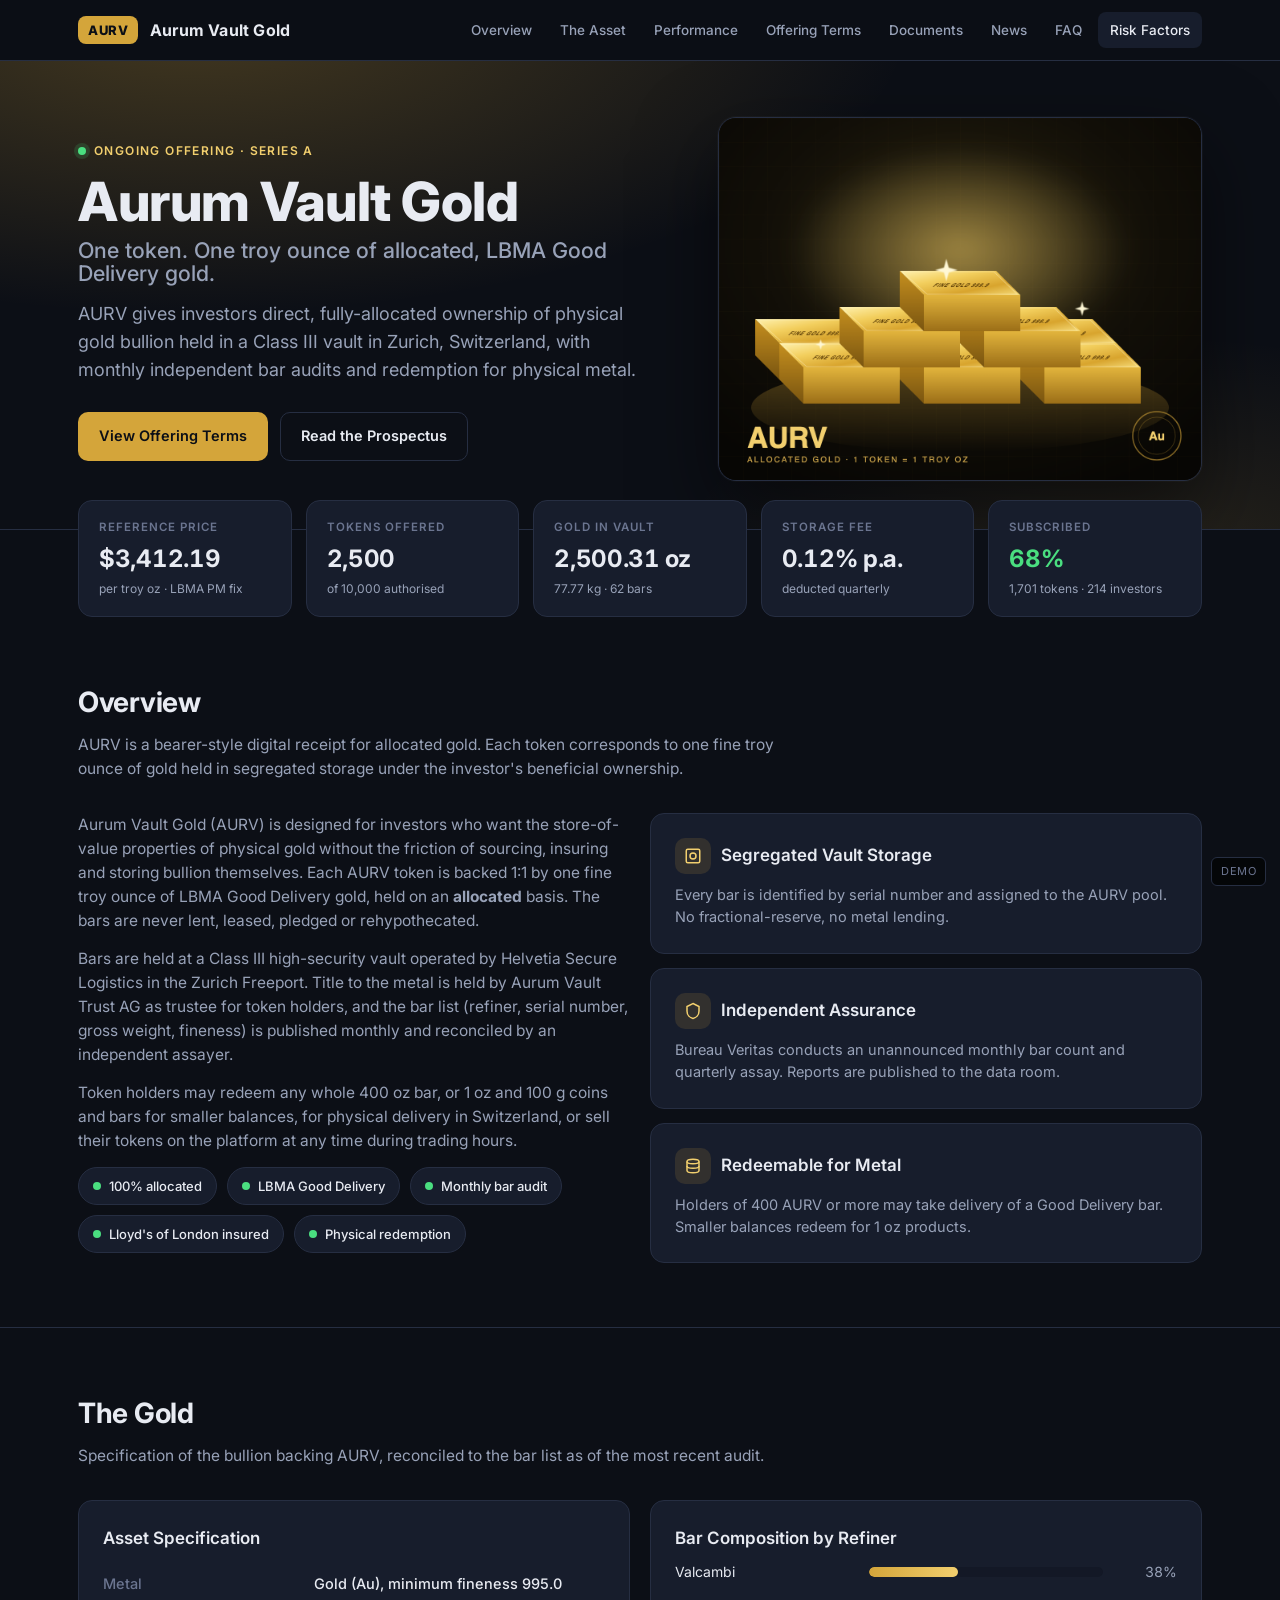
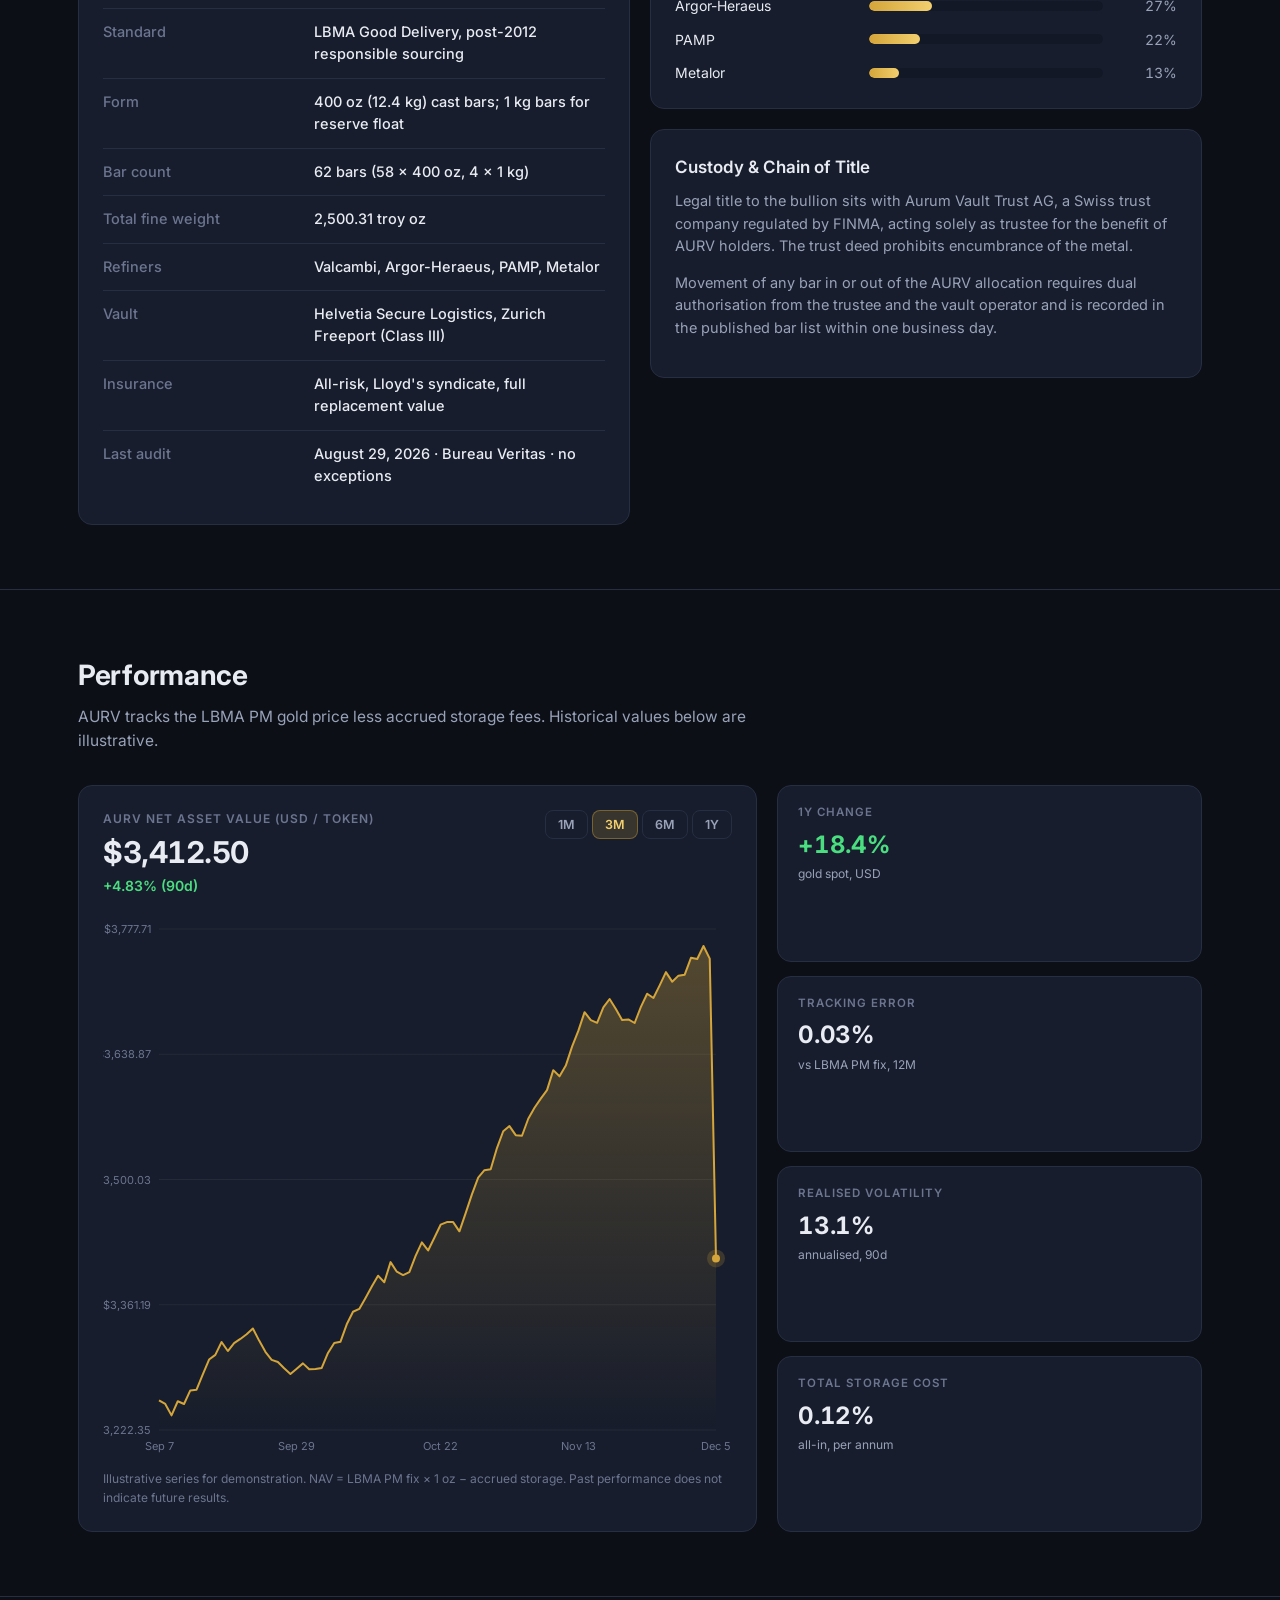
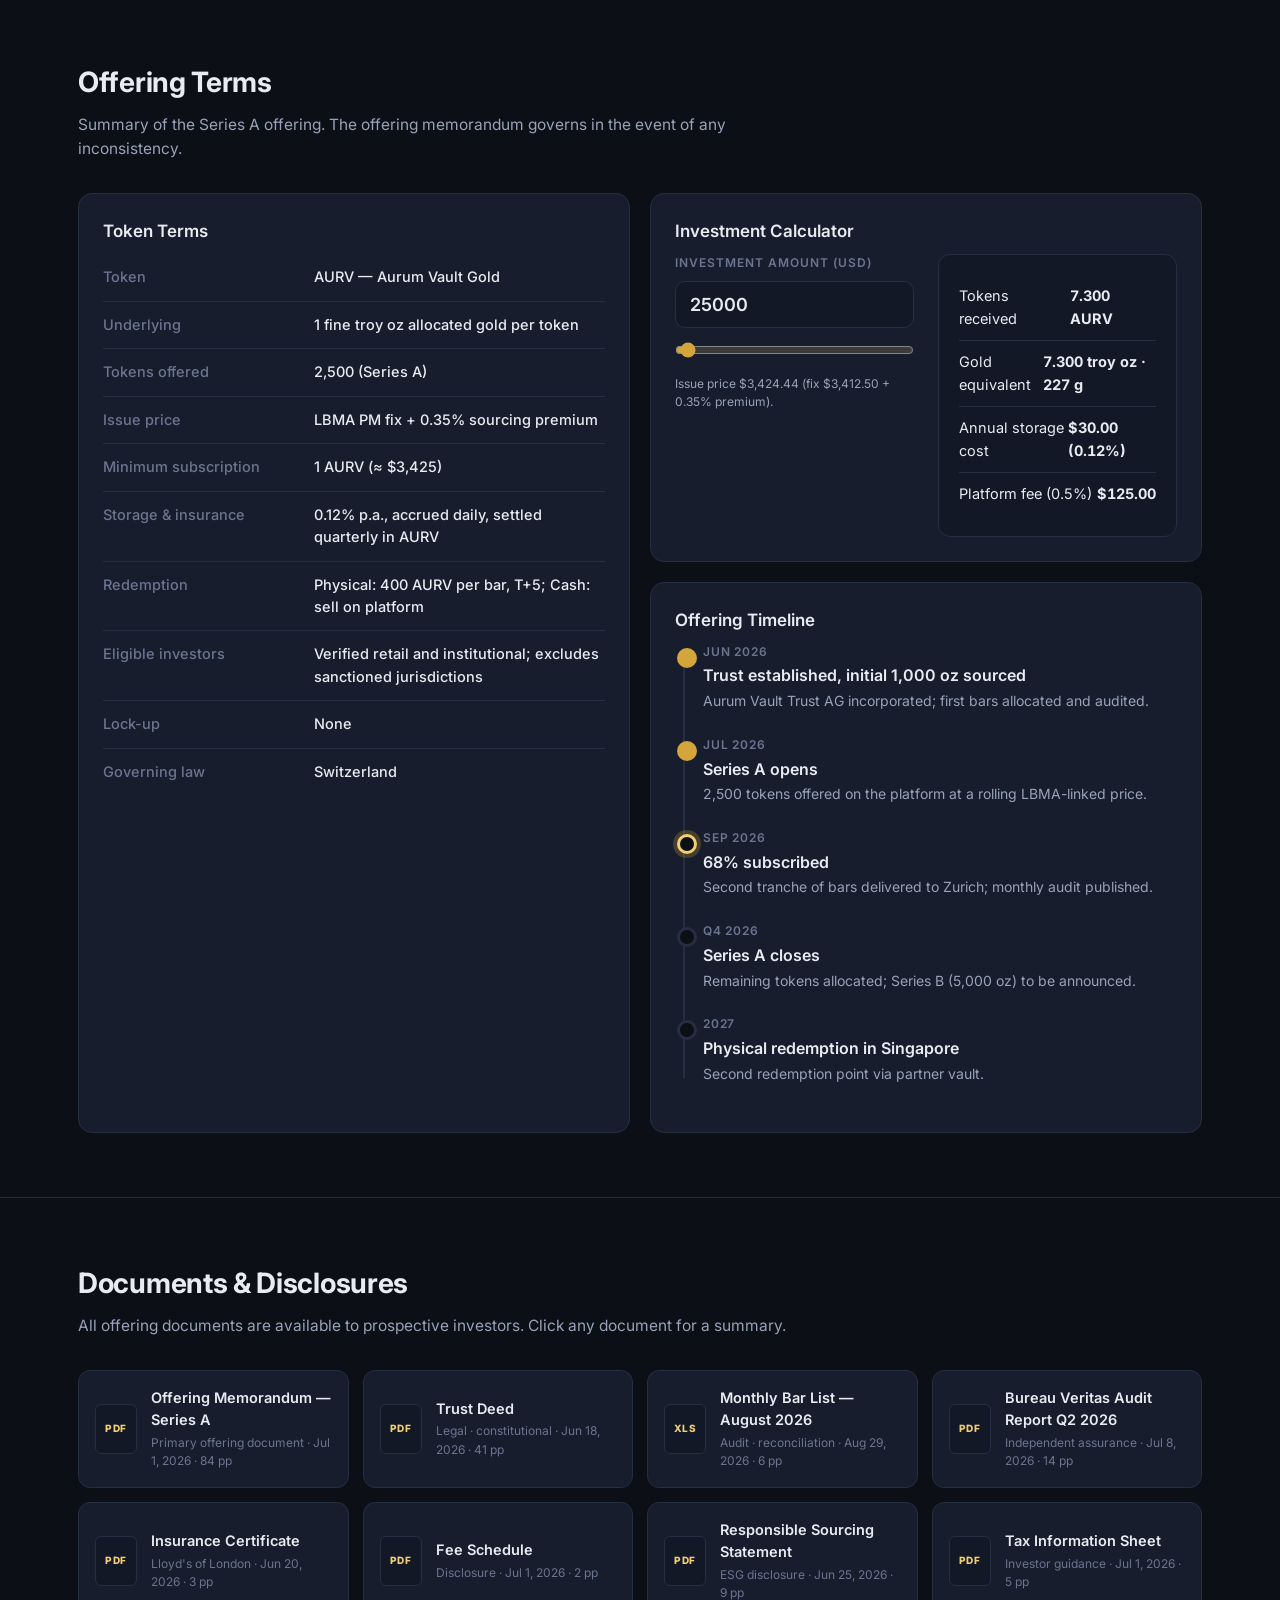
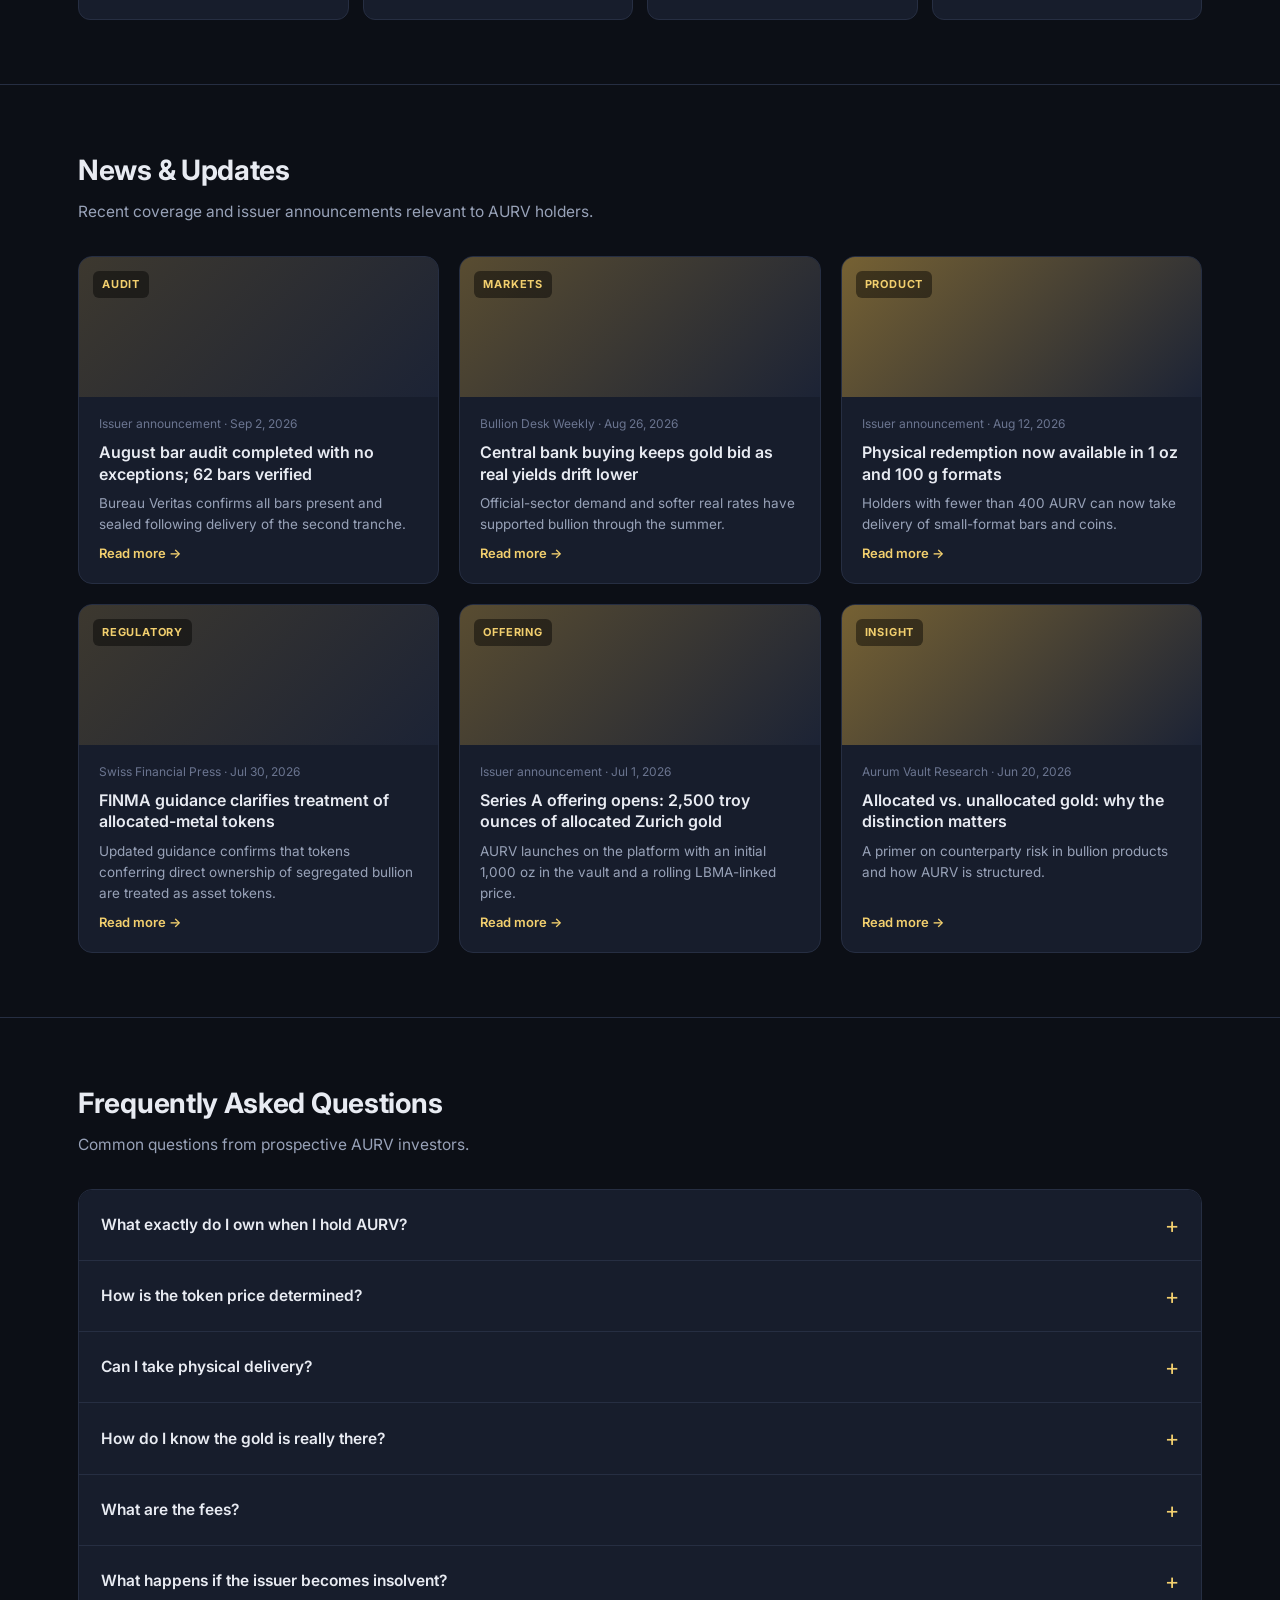
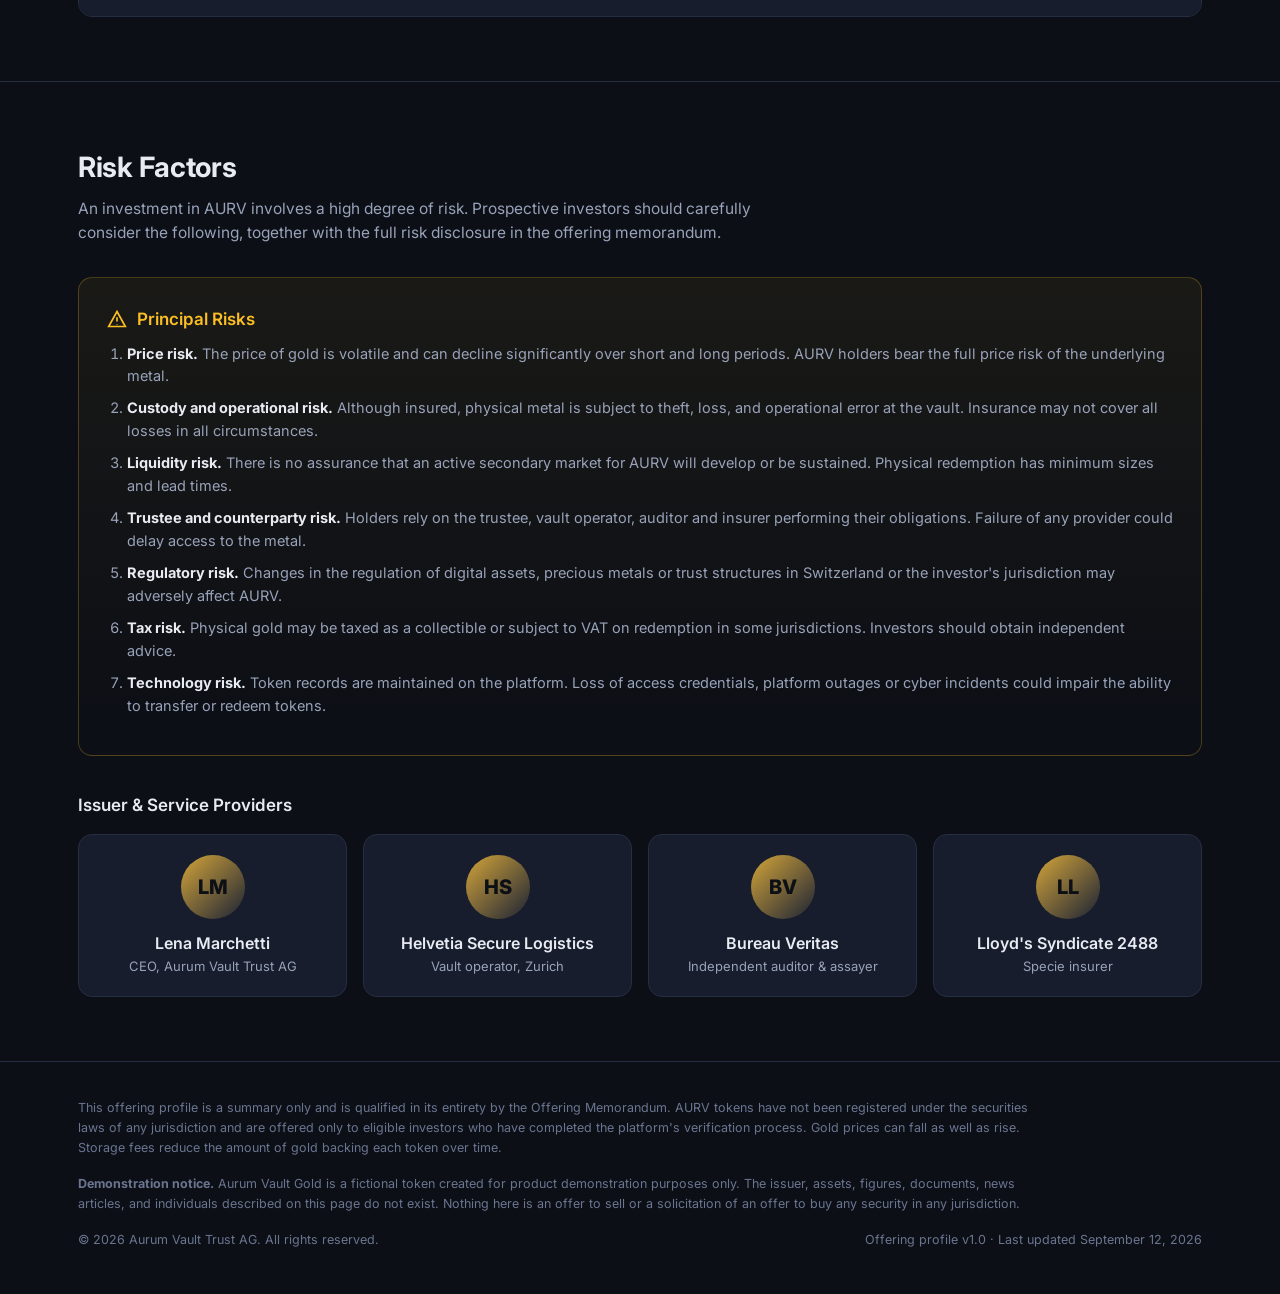
==== aurum-vault/index.html @ 80a41bae "feat: five RWA offering profiles with artwork" ====
<!DOCTYPE html>
<html lang="en"><head>
<meta charset="utf-8"><meta name="viewport" content="width=device-width,initial-scale=1">
<title>Aurum Vault Gold (AURV) — Offering Profile</title>
<meta name="description" content="One token. One troy ounce of allocated, LBMA Good Delivery gold.">
<link rel="preconnect" href="https://fonts.googleapis.com"><link href="https://fonts.googleapis.com/css2?family=Inter:wght@400;500;600;700;800&display=swap" rel="stylesheet">
<link rel="stylesheet" href="../assets/site.css">
<style>:root{--accent:#d4a53a;--accent2:#f2cf6e;--accent-rgb:212,165,58}</style>
</head><body>
<header class="topbar"><div class="wrap">
  <div class="brand"><span class="sym">AURV</span><span>Aurum Vault Gold</span></div>
  <nav class="nav"><a href="#overview">Overview</a><a href="#asset">The Asset</a><a href="#performance">Performance</a><a href="#terms">Offering Terms</a><a href="#documents">Documents</a><a href="#news">News</a><a href="#faq">FAQ</a><a href="#risks">Risk Factors</a></nav>
</div></header>

<div class="hero"><div class="hero-bg"></div><div class="wrap">
  <div>
    <div class="eyebrow"><span class="dot"></span>Ongoing Offering · Series A</div>
    <h1>Aurum Vault Gold<small>One token. One troy ounce of allocated, LBMA Good Delivery gold.</small></h1>
    <p class="lede">AURV gives investors direct, fully-allocated ownership of physical gold bullion held in a Class III vault in Zurich, Switzerland, with monthly independent bar audits and redemption for physical metal.</p>
    <div class="cta"><a class="btn btn-primary" href="#terms">View Offering Terms</a><a class="btn btn-ghost" href="#documents">Read the Prospectus</a></div>
  </div>
  <div class="hero-img"><img src="aurv.png" alt="Aurum Vault Gold artwork"></div>
</div></div>

<div class="wrap"><div class="stats">
  <div class="stat"><div class="k">Reference Price</div><div class="v " id="liveNav">$3,412.50</div><div class="s">per troy oz · LBMA PM fix</div></div>
  <div class="stat"><div class="k">Tokens Offered</div><div class="v " >2,500</div><div class="s">of 10,000 authorised</div></div>
  <div class="stat"><div class="k">Gold in Vault</div><div class="v " >2,500.31 oz</div><div class="s">77.77 kg · 62 bars</div></div>
  <div class="stat"><div class="k">Storage Fee</div><div class="v " >0.12% p.a.</div><div class="s">deducted quarterly</div></div>
  <div class="stat"><div class="k">Subscribed</div><div class="v up" >68%</div><div class="s">1,701 tokens · 214 investors</div></div>
</div></div>

<section id="overview"><div class="wrap">
  <h2>Overview</h2><p class="sub">AURV is a bearer-style digital receipt for allocated gold. Each token corresponds to one fine troy ounce of gold held in segregated storage under the investor's beneficial ownership.</p>
  <div class="grid g2">
    <div class="prose reveal"><p>Aurum Vault Gold (AURV) is designed for investors who want the store-of-value properties of physical gold without the friction of sourcing, insuring and storing bullion themselves. Each AURV token is backed 1:1 by one fine troy ounce of LBMA Good Delivery gold, held on an <b>allocated</b> basis. The bars are never lent, leased, pledged or rehypothecated.</p><p>Bars are held at a Class III high-security vault operated by Helvetia Secure Logistics in the Zurich Freeport. Title to the metal is held by Aurum Vault Trust AG as trustee for token holders, and the bar list (refiner, serial number, gross weight, fineness) is published monthly and reconciled by an independent assayer.</p><p>Token holders may redeem any whole 400 oz bar, or 1 oz and 100 g coins and bars for smaller balances, for physical delivery in Switzerland, or sell their tokens on the platform at any time during trading hours.</p>
      <div class="badges" style="margin-top:8px"><span class="badge"><i></i>100% allocated</span><span class="badge"><i></i>LBMA Good Delivery</span><span class="badge"><i></i>Monthly bar audit</span><span class="badge"><i></i>Lloyd's of London insured</span><span class="badge"><i></i>Physical redemption</span></div>
    </div>
    <div class="grid" style="gap:14px">
      <div class="card reveal"><h3><span class="icon"><svg viewBox="0 0 24 24" fill="none" stroke="currentColor" stroke-width="2"><rect x="3" y="3" width="18" height="18" rx="2"/><circle cx="12" cy="12" r="4"/><path d="M12 8v1M12 15v1M8 12h1M15 12h1"/></svg></span>Segregated Vault Storage</h3><p style="margin:0;font-size:14.5px">Every bar is identified by serial number and assigned to the AURV pool. No fractional-reserve, no metal lending.</p></div><div class="card reveal"><h3><span class="icon"><svg viewBox="0 0 24 24" fill="none" stroke="currentColor" stroke-width="2"><path d="M12 2l8 4v6c0 5-3.5 9-8 10-4.5-1-8-5-8-10V6z"/></svg></span>Independent Assurance</h3><p style="margin:0;font-size:14.5px">Bureau Veritas conducts an unannounced monthly bar count and quarterly assay. Reports are published to the data room.</p></div><div class="card reveal"><h3><span class="icon"><svg viewBox="0 0 24 24" fill="none" stroke="currentColor" stroke-width="2"><ellipse cx="12" cy="6" rx="8" ry="3"/><path d="M4 6v6c0 1.7 3.6 3 8 3s8-1.3 8-3V6"/><path d="M4 12v6c0 1.7 3.6 3 8 3s8-1.3 8-3v-6"/></svg></span>Redeemable for Metal</h3><p style="margin:0;font-size:14.5px">Holders of 400 AURV or more may take delivery of a Good Delivery bar. Smaller balances redeem for 1 oz products.</p></div>
    </div>
  </div>
</div></section>

<section id="asset"><div class="wrap">
  <h2>The Gold</h2><p class="sub">Specification of the bullion backing AURV, reconciled to the bar list as of the most recent audit.</p>
  <div class="grid g2">
    <div class="card reveal"><h3>Asset Specification</h3><table class="kv"><tr><td>Metal</td><td>Gold (Au), minimum fineness 995.0</td></tr><tr><td>Standard</td><td>LBMA Good Delivery, post-2012 responsible sourcing</td></tr><tr><td>Form</td><td>400 oz (12.4 kg) cast bars; 1 kg bars for reserve float</td></tr><tr><td>Bar count</td><td>62 bars (58 × 400 oz, 4 × 1 kg)</td></tr><tr><td>Total fine weight</td><td>2,500.31 troy oz</td></tr><tr><td>Refiners</td><td>Valcambi, Argor-Heraeus, PAMP, Metalor</td></tr><tr><td>Vault</td><td>Helvetia Secure Logistics, Zurich Freeport (Class III)</td></tr><tr><td>Insurance</td><td>All-risk, Lloyd's syndicate, full replacement value</td></tr><tr><td>Last audit</td><td>August 29, 2026 · Bureau Veritas · no exceptions</td></tr></table></div>
    <div>
      <div class="card reveal" style="margin-bottom:20px"><h3>Bar Composition by Refiner</h3><div class="bars"><div class="bar"><span>Valcambi</span><div class="track"><div class="fill" data-w="38"></div></div><span class="pct">38%</span></div><div class="bar"><span>Argor-Heraeus</span><div class="track"><div class="fill" data-w="27"></div></div><span class="pct">27%</span></div><div class="bar"><span>PAMP</span><div class="track"><div class="fill" data-w="22"></div></div><span class="pct">22%</span></div><div class="bar"><span>Metalor</span><div class="track"><div class="fill" data-w="13"></div></div><span class="pct">13%</span></div></div></div>
      <div class="card reveal"><h3>Custody &amp; Chain of Title</h3><p style="font-size:14.5px">Legal title to the bullion sits with Aurum Vault Trust AG, a Swiss trust company regulated by FINMA, acting solely as trustee for the benefit of AURV holders. The trust deed prohibits encumbrance of the metal.</p><p style="font-size:14.5px">Movement of any bar in or out of the AURV allocation requires dual authorisation from the trustee and the vault operator and is recorded in the published bar list within one business day.</p></div>
    </div>
  </div>
</div></section>

<section id="performance"><div class="wrap">
  <h2>Performance</h2><p class="sub">AURV tracks the LBMA PM gold price less accrued storage fees. Historical values below are illustrative.</p>
  <div class="grid g2" style="grid-template-columns:1.6fr 1fr">
    <div class="chart-wrap reveal">
      <div class="chart-head"><div><div style="font-size:12px;color:var(--dim);font-weight:600;letter-spacing:1px;text-transform:uppercase">AURV Net Asset Value (USD / token)</div><div class="big" id="chartPrice">—</div><div class="chg" id="chartChg">—</div></div>
      <div class="ranges"><button data-r="30">1M</button><button data-r="90" class="active">3M</button><button data-r="180">6M</button><button data-r="365">1Y</button></div></div>
      <canvas id="priceChart" height="260"></canvas>
      <div class="chart-note">Illustrative series for demonstration. NAV = LBMA PM fix × 1 oz − accrued storage. Past performance does not indicate future results.</div>
    </div>
    <div class="grid" style="gap:14px">
      <div class="stat reveal"><div class="k">1Y Change</div><div class="v up">+18.4%</div><div class="s">gold spot, USD</div></div><div class="stat reveal"><div class="k">Tracking Error</div><div class="v ">0.03%</div><div class="s">vs LBMA PM fix, 12M</div></div><div class="stat reveal"><div class="k">Realised Volatility</div><div class="v ">13.1%</div><div class="s">annualised, 90d</div></div><div class="stat reveal"><div class="k">Total Storage Cost</div><div class="v ">0.12%</div><div class="s">all-in, per annum</div></div>
    </div>
  </div>
</div></section>

<section id="terms"><div class="wrap">
  <h2>Offering Terms</h2><p class="sub">Summary of the Series A offering. The offering memorandum governs in the event of any inconsistency.</p>
  <div class="grid g2">
    <div class="card reveal"><h3>Token Terms</h3><table class="kv"><tr><td>Token</td><td>AURV — Aurum Vault Gold</td></tr><tr><td>Underlying</td><td>1 fine troy oz allocated gold per token</td></tr><tr><td>Tokens offered</td><td>2,500 (Series A)</td></tr><tr><td>Issue price</td><td>LBMA PM fix + 0.35% sourcing premium</td></tr><tr><td>Minimum subscription</td><td>1 AURV (≈ $3,425)</td></tr><tr><td>Storage &amp; insurance</td><td>0.12% p.a., accrued daily, settled quarterly in AURV</td></tr><tr><td>Redemption</td><td>Physical: 400 AURV per bar, T+5; Cash: sell on platform</td></tr><tr><td>Eligible investors</td><td>Verified retail and institutional; excludes sanctioned jurisdictions</td></tr><tr><td>Lock-up</td><td>None</td></tr><tr><td>Governing law</td><td>Switzerland</td></tr></table></div>
    <div>
      <div class="card reveal" style="margin-bottom:20px"><h3>Investment Calculator</h3>
        <div class="calc">
          <div><label for="calcAmt">Investment amount (USD)</label><input type="number" id="calcAmt" min="1000" max="1000000" step="100" value="25000"><input type="range" id="calcRange" min="1000" max="1000000" step="100" value="25000" style="margin-top:14px"><p style="font-size:12px;margin-top:10px">Issue price $3,424.44 (fix $3,412.50 + 0.35% premium).</p></div>
          <div class="out"><div class="row"><span>Tokens received</span><b id="calcTokens">—</b></div><div class="row"><span>Gold equivalent</span><b id="calcUnits">—</b></div><div class="row"><span>Annual storage cost</span><b id="calcYield">—</b></div><div class="row"><span>Platform fee (0.5%)</span><b id="calcFee">—</b></div></div>
        </div></div>
      <div class="card reveal"><h3>Offering Timeline</h3><div class="timeline"><div class="tl done"><div class="d">Jun 2026</div><div class="t">Trust established, initial 1,000 oz sourced</div><p>Aurum Vault Trust AG incorporated; first bars allocated and audited.</p></div><div class="tl done"><div class="d">Jul 2026</div><div class="t">Series A opens</div><p>2,500 tokens offered on the platform at a rolling LBMA-linked price.</p></div><div class="tl now"><div class="d">Sep 2026</div><div class="t">68% subscribed</div><p>Second tranche of bars delivered to Zurich; monthly audit published.</p></div><div class="tl "><div class="d">Q4 2026</div><div class="t">Series A closes</div><p>Remaining tokens allocated; Series B (5,000 oz) to be announced.</p></div><div class="tl "><div class="d">2027</div><div class="t">Physical redemption in Singapore</div><p>Second redemption point via partner vault.</p></div></div></div>
    </div>
  </div>
</div></section>

<section id="documents"><div class="wrap">
  <h2>Documents &amp; Disclosures</h2><p class="sub">All offering documents are available to prospective investors. Click any document for a summary.</p>
  <div class="docs"><a class="doc reveal" href="#" data-i="0"><div class="ft">PDF</div><div><div class="n">Offering Memorandum — Series A</div><div class="m">Primary offering document · Jul 1, 2026 · 84 pp</div></div></a><a class="doc reveal" href="#" data-i="1"><div class="ft">PDF</div><div><div class="n">Trust Deed</div><div class="m">Legal · constitutional · Jun 18, 2026 · 41 pp</div></div></a><a class="doc reveal" href="#" data-i="2"><div class="ft">XLS</div><div><div class="n">Monthly Bar List — August 2026</div><div class="m">Audit · reconciliation · Aug 29, 2026 · 6 pp</div></div></a><a class="doc reveal" href="#" data-i="3"><div class="ft">PDF</div><div><div class="n">Bureau Veritas Audit Report Q2 2026</div><div class="m">Independent assurance · Jul 8, 2026 · 14 pp</div></div></a><a class="doc reveal" href="#" data-i="4"><div class="ft">PDF</div><div><div class="n">Insurance Certificate</div><div class="m">Lloyd's of London · Jun 20, 2026 · 3 pp</div></div></a><a class="doc reveal" href="#" data-i="5"><div class="ft">PDF</div><div><div class="n">Fee Schedule</div><div class="m">Disclosure · Jul 1, 2026 · 2 pp</div></div></a><a class="doc reveal" href="#" data-i="6"><div class="ft">PDF</div><div><div class="n">Responsible Sourcing Statement</div><div class="m">ESG disclosure · Jun 25, 2026 · 9 pp</div></div></a><a class="doc reveal" href="#" data-i="7"><div class="ft">PDF</div><div><div class="n">Tax Information Sheet</div><div class="m">Investor guidance · Jul 1, 2026 · 5 pp</div></div></a></div>
</div></section>

<section id="news"><div class="wrap">
  <h2>News &amp; Updates</h2><p class="sub">Recent coverage and issuer announcements relevant to AURV holders.</p>
  <div class="news"><div class="article reveal" data-i="0"><div class="thumb" style="background:linear-gradient(135deg,rgba(var(--accent-rgb),0.2),var(--card2))"><span>Audit</span></div><div class="body"><div class="meta">Issuer announcement · Sep 2, 2026</div><h3>August bar audit completed with no exceptions; 62 bars verified</h3><p>Bureau Veritas confirms all bars present and sealed following delivery of the second tranche.</p><span class="more">Read more →</span></div></div><div class="article reveal" data-i="1"><div class="thumb" style="background:linear-gradient(135deg,rgba(var(--accent-rgb),0.35),var(--card2))"><span>Markets</span></div><div class="body"><div class="meta">Bullion Desk Weekly · Aug 26, 2026</div><h3>Central bank buying keeps gold bid as real yields drift lower</h3><p>Official-sector demand and softer real rates have supported bullion through the summer.</p><span class="more">Read more →</span></div></div><div class="article reveal" data-i="2"><div class="thumb" style="background:linear-gradient(135deg,rgba(var(--accent-rgb),0.5),var(--card2))"><span>Product</span></div><div class="body"><div class="meta">Issuer announcement · Aug 12, 2026</div><h3>Physical redemption now available in 1 oz and 100 g formats</h3><p>Holders with fewer than 400 AURV can now take delivery of small-format bars and coins.</p><span class="more">Read more →</span></div></div><div class="article reveal" data-i="3"><div class="thumb" style="background:linear-gradient(135deg,rgba(var(--accent-rgb),0.2),var(--card2))"><span>Regulatory</span></div><div class="body"><div class="meta">Swiss Financial Press · Jul 30, 2026</div><h3>FINMA guidance clarifies treatment of allocated-metal tokens</h3><p>Updated guidance confirms that tokens conferring direct ownership of segregated bullion are treated as asset tokens.</p><span class="more">Read more →</span></div></div><div class="article reveal" data-i="4"><div class="thumb" style="background:linear-gradient(135deg,rgba(var(--accent-rgb),0.35),var(--card2))"><span>Offering</span></div><div class="body"><div class="meta">Issuer announcement · Jul 1, 2026</div><h3>Series A offering opens: 2,500 troy ounces of allocated Zurich gold</h3><p>AURV launches on the platform with an initial 1,000 oz in the vault and a rolling LBMA-linked price.</p><span class="more">Read more →</span></div></div><div class="article reveal" data-i="5"><div class="thumb" style="background:linear-gradient(135deg,rgba(var(--accent-rgb),0.5),var(--card2))"><span>Insight</span></div><div class="body"><div class="meta">Aurum Vault Research · Jun 20, 2026</div><h3>Allocated vs. unallocated gold: why the distinction matters</h3><p>A primer on counterparty risk in bullion products and how AURV is structured.</p><span class="more">Read more →</span></div></div></div>
</div></section>

<section id="faq"><div class="wrap">
  <h2>Frequently Asked Questions</h2><p class="sub">Common questions from prospective AURV investors.</p>
  <div class="faq"><div class="q"><button>What exactly do I own when I hold AURV?</button><div class="a">You hold a beneficial interest in one fine troy ounce of specific, serial-numbered gold bars held in trust by Aurum Vault Trust AG. The trust holds legal title on your behalf and may not lend, lease or pledge the metal.</div></div><div class="q"><button>How is the token price determined?</button><div class="a">Tokens are issued at the LBMA PM gold price plus a 0.35% sourcing premium. On the secondary market, price is set by buyers and sellers on the platform and has historically tracked the fix closely.</div></div><div class="q"><button>Can I take physical delivery?</button><div class="a">Yes. 400 AURV or more redeems for a Good Delivery bar. Smaller balances can redeem for 1 oz and 100 g products subject to a fabrication premium. Delivery is available at the Zurich vault or by insured courier in Switzerland and the EU.</div></div><div class="q"><button>How do I know the gold is really there?</button><div class="a">The full bar list is published monthly. Bureau Veritas performs an unannounced count every month and a quarterly assay. All reports are in the Documents section.</div></div><div class="q"><button>What are the fees?</button><div class="a">0.35% sourcing premium on issue and 0.12% per annum for storage and insurance, deducted quarterly in AURV. Platform trading fees apply per the platform schedule.</div></div><div class="q"><button>What happens if the issuer becomes insolvent?</button><div class="a">The metal is held in trust and is not an asset of Aurum Vault Trust AG. The trust deed provides for the appointment of a successor trustee by holder vote and, failing that, orderly liquidation with proceeds paid to holders.</div></div></div>
</div></section>

<section id="risks"><div class="wrap">
  <h2>Risk Factors</h2><p class="sub">An investment in AURV involves a high degree of risk. Prospective investors should carefully consider the following, together with the full risk disclosure in the offering memorandum.</p>
  <div class="risk reveal"><h3><svg viewBox="0 0 24 24" fill="none" stroke="currentColor" stroke-width="2" width="20" height="20"><path d="M12 3l10 18H2z"/><path d="M12 10v5M12 18v.5"/></svg> Principal Risks</h3><ol><li><b>Price risk.</b> The price of gold is volatile and can decline significantly over short and long periods. AURV holders bear the full price risk of the underlying metal.</li><li><b>Custody and operational risk.</b> Although insured, physical metal is subject to theft, loss, and operational error at the vault. Insurance may not cover all losses in all circumstances.</li><li><b>Liquidity risk.</b> There is no assurance that an active secondary market for AURV will develop or be sustained. Physical redemption has minimum sizes and lead times.</li><li><b>Trustee and counterparty risk.</b> Holders rely on the trustee, vault operator, auditor and insurer performing their obligations. Failure of any provider could delay access to the metal.</li><li><b>Regulatory risk.</b> Changes in the regulation of digital assets, precious metals or trust structures in Switzerland or the investor's jurisdiction may adversely affect AURV.</li><li><b>Tax risk.</b> Physical gold may be taxed as a collectible or subject to VAT on redemption in some jurisdictions. Investors should obtain independent advice.</li><li><b>Technology risk.</b> Token records are maintained on the platform. Loss of access credentials, platform outages or cyber incidents could impair the ability to transfer or redeem tokens.</li></ol></div>
  <div style="margin-top:36px"><h3 style="margin-bottom:16px">Issuer &amp; Service Providers</h3><div class="team"><div class="person reveal"><div class="avatar">LM</div><div class="n">Lena Marchetti</div><div class="r">CEO, Aurum Vault Trust AG</div></div><div class="person reveal"><div class="avatar">HS</div><div class="n">Helvetia Secure Logistics</div><div class="r">Vault operator, Zurich</div></div><div class="person reveal"><div class="avatar">BV</div><div class="n">Bureau Veritas</div><div class="r">Independent auditor &amp; assayer</div></div><div class="person reveal"><div class="avatar">LL</div><div class="n">Lloyd's Syndicate 2488</div><div class="r">Specie insurer</div></div></div></div>
</div></section>

<footer><div class="wrap">
  <div class="legal">This offering profile is a summary only and is qualified in its entirety by the Offering Memorandum. AURV tokens have not been registered under the securities laws of any jurisdiction and are offered only to eligible investors who have completed the platform's verification process. Gold prices can fall as well as rise. Storage fees reduce the amount of gold backing each token over time.</div>
  <div class="legal"><b>Demonstration notice.</b> Aurum Vault Gold is a fictional token created for product demonstration purposes only. The issuer, assets, figures, documents, news articles, and individuals described on this page do not exist. Nothing here is an offer to sell or a solicitation of an offer to buy any security in any jurisdiction.</div>
  <div class="row"><span>© 2026 Aurum Vault Trust AG. All rights reserved.</span><span>Offering profile v1.0 · Last updated September 12, 2026</span></div>
</div></footer>
<div class="demo-tag">DEMO</div>
<script>window.PROFILE={"symbol":"AURV","chart":{"seed":1201,"points":365,"start":2880,"end":3412.5,"vol":0.012,"prefix":"$","decimals":2},"news":[{"tag":"Audit","source":"Issuer announcement","date":"Sep 2, 2026","title":"August bar audit completed with no exceptions; 62 bars verified","summary":"Bureau Veritas confirms all bars present and sealed following delivery of the second tranche.","body":["Aurum Vault Trust AG today published the August 2026 bar list and the accompanying Bureau Veritas count report. All 62 bars allocated to AURV were physically verified, with seals intact and serial numbers matched to the register.","The count included 18 bars delivered on August 21 as part of the second sourcing tranche, bringing total fine weight to 2,500.31 troy ounces against 2,500 tokens authorised for Series A.","\"Our audit cadence is monthly rather than quarterly because we believe holders should never be more than 30 days away from independent proof that the metal is there,\" said Chief Executive Lena Marchetti."]},{"tag":"Markets","source":"Bullion Desk Weekly","date":"Aug 26, 2026","title":"Central bank buying keeps gold bid as real yields drift lower","summary":"Official-sector demand and softer real rates have supported bullion through the summer.","body":["Gold has held near record territory through August as central banks continued to add to reserves and real yields eased from their spring highs. Analysts note that tokenised and ETF vehicles have absorbed a growing share of retail flows.","Demand for allocated products in particular has grown, with several issuers reporting that investors increasingly want a bar list rather than an unallocated claim on a bank's balance sheet.","Market participants cautioned that gold remains sensitive to shifts in rate expectations and the dollar, and that periods of sharp drawdown remain part of the asset's history."]},{"tag":"Product","source":"Issuer announcement","date":"Aug 12, 2026","title":"Physical redemption now available in 1 oz and 100 g formats","summary":"Holders with fewer than 400 AURV can now take delivery of small-format bars and coins.","body":["Following investor feedback, Aurum Vault Trust AG has expanded physical redemption to include 1 oz Valcambi bars and 100 g PAMP bars for holders with balances below the 400 oz Good Delivery threshold.","Small-format redemption carries a fabrication premium, disclosed at the time of request, and is available for collection at the Zurich vault or insured delivery within Switzerland and the EU."]},{"tag":"Regulatory","source":"Swiss Financial Press","date":"Jul 30, 2026","title":"FINMA guidance clarifies treatment of allocated-metal tokens","summary":"Updated guidance confirms that tokens conferring direct ownership of segregated bullion are treated as asset tokens.","body":["FINMA has published updated guidance on the classification of tokens representing segregated physical commodities. Tokens that confer a direct, allocated ownership claim on identified bars are classified as asset tokens rather than payment tokens.","Issuers welcomed the clarity, noting that the guidance aligns with structures already used by trust-based gold products."]},{"tag":"Offering","source":"Issuer announcement","date":"Jul 1, 2026","title":"Series A offering opens: 2,500 troy ounces of allocated Zurich gold","summary":"AURV launches on the platform with an initial 1,000 oz in the vault and a rolling LBMA-linked price.","body":["Aurum Vault Trust AG has opened subscriptions for Series A of AURV, its allocated gold token. Tokens are issued at the LBMA PM fix plus a 0.35% sourcing premium, and each token confers beneficial ownership of one fine troy ounce.","The initial 1,000 oz was allocated and audited prior to launch; additional bars are sourced in tranches as subscriptions are received, with a maximum three-day sourcing window."]},{"tag":"Insight","source":"Aurum Vault Research","date":"Jun 20, 2026","title":"Allocated vs. unallocated gold: why the distinction matters","summary":"A primer on counterparty risk in bullion products and how AURV is structured.","body":["Unallocated gold is a claim against a bank; the investor is an unsecured creditor. Allocated gold is specific bars, identified by serial number, held in the investor's name. In the event of an intermediary's insolvency, allocated metal is not part of the estate.","AURV is structured as allocated metal held in trust. The trade-off is cost: allocated storage is more expensive than an unallocated account, which is why AURV charges a storage fee rather than a spread."]}],"docs":[{"name":"Offering Memorandum — Series A","type":"Primary offering document","date":"Jul 1, 2026","pages":84,"summary":["The Offering Memorandum sets out the terms of the Series A offering of up to 2,500 AURV tokens, the rights attaching to the tokens, the trust structure, fee schedule, redemption mechanics and a complete statement of risk factors.","Key sections: Summary of the Offering (§1), The Trust and Trustee (§3), Custody Arrangements (§4), Fees and Expenses (§6), Redemption (§7), Risk Factors (§9), Tax Considerations (§11)."]},{"name":"Trust Deed","type":"Legal · constitutional","date":"Jun 18, 2026","pages":41,"summary":["Constitutes Aurum Vault Trust AG as trustee holding legal title to the bullion for the exclusive benefit of AURV token holders. Prohibits lending, leasing, pledging or encumbering the metal. Provides for replacement of the trustee by holder vote (66⅔%)."]},{"name":"Monthly Bar List — August 2026","type":"Audit · reconciliation","date":"Aug 29, 2026","pages":6,"ext":"XLS","summary":["Full list of 62 bars: refiner, serial number, year, gross weight, fineness and fine ounces. Total fine weight 2,500.31 oz against 2,500 tokens authorised for Series A. No exceptions noted by Bureau Veritas."]},{"name":"Bureau Veritas Audit Report Q2 2026","type":"Independent assurance","date":"Jul 8, 2026","pages":14,"summary":["Unannounced physical count of all AURV-allocated bars performed June 30, 2026. All bars present, seals intact, serials matched to bar list. Random assay of 3 bars confirmed fineness within LBMA tolerance."]},{"name":"Insurance Certificate","type":"Lloyd's of London","date":"Jun 20, 2026","pages":3,"summary":["All-risks specie insurance covering the full replacement value of the metal in storage and in transit for redemption. Policy limit USD 25 million, reviewed quarterly against vault value."]},{"name":"Fee Schedule","type":"Disclosure","date":"Jul 1, 2026","pages":2,"summary":["Sourcing premium 0.35% on issue; storage and insurance 0.12% p.a.; platform trading fee per platform schedule; physical redemption handling CHF 250 per bar plus delivery."]},{"name":"Responsible Sourcing Statement","type":"ESG disclosure","date":"Jun 25, 2026","pages":9,"summary":["All bars were refined after 2012 and are compliant with the LBMA Responsible Gold Guidance. No metal sourced from conflict-affected or high-risk areas as defined by OECD guidance."]},{"name":"Tax Information Sheet","type":"Investor guidance","date":"Jul 1, 2026","pages":5,"summary":["General overview of the treatment of AURV in Switzerland, the EU and the United States. Physical gold may be treated as a collectible in some jurisdictions. Investors should obtain independent advice."]}],"calc":{"min":1000,"max":1000000,"default":25000,"price":3424.44,"feePct":0.5,"tokenDecimals":3}};
window.PROFILE.calc.unitLabel=function(t){return (t).toFixed(3)+' troy oz · '+(t*31.1035).toFixed(0)+' g'};
window.PROFILE.calc.yieldLabel=function(v){return '$'+(v*0.0012).toFixed(2)+' (0.12%)'};</script>
<script src="../assets/site.js"></script>
</body></html>
---- assets/site.css ----
:root{
  --bg:#0c0f16;--bg2:#131826;--card:#171d2c;--card2:#1c2335;--line:#262e42;
  --text:#e8ebf2;--muted:#98a2b8;--dim:#6b7590;
  --accent:#d4a53a;--accent2:#f2cf6e;--accent-rgb:212,165,58;
  --up:#4ade80;--down:#f87171;--warn:#fbbf24;
  --radius:14px;--font:"Inter",-apple-system,BlinkMacSystemFont,"Segoe UI",Roboto,Helvetica,Arial,sans-serif;
}
*{box-sizing:border-box;margin:0;padding:0}
html{scroll-behavior:smooth}
body{font-family:var(--font);background:var(--bg);color:var(--text);line-height:1.55;-webkit-font-smoothing:antialiased}
a{color:var(--accent2);text-decoration:none}a:hover{text-decoration:underline}
img{max-width:100%;display:block}
.wrap{max-width:1180px;margin:0 auto;padding:0 28px}
/* top bar */
.topbar{position:sticky;top:0;z-index:50;background:rgba(12,15,22,.85);backdrop-filter:blur(12px);border-bottom:1px solid var(--line)}
.topbar .wrap{display:flex;align-items:center;justify-content:space-between;height:60px;gap:20px}
.brand{display:flex;align-items:center;gap:12px;font-weight:700;letter-spacing:.2px}
.brand .sym{background:var(--accent);color:#0c0f16;font-weight:800;padding:4px 10px;border-radius:8px;font-size:13px;letter-spacing:.5px}
.nav{display:flex;gap:4px;overflow-x:auto;scrollbar-width:none}
.nav::-webkit-scrollbar{display:none}
.nav a{color:var(--muted);font-size:13.5px;font-weight:500;padding:8px 12px;border-radius:8px;white-space:nowrap}
.nav a:hover,.nav a.active{color:var(--text);background:var(--card);text-decoration:none}
/* hero */
.hero{position:relative;overflow:hidden;border-bottom:1px solid var(--line)}
.hero-bg{position:absolute;inset:0;background:radial-gradient(1200px 500px at 15% -10%,rgba(var(--accent-rgb),.28),transparent 60%),radial-gradient(800px 400px at 90% 110%,rgba(var(--accent-rgb),.14),transparent 60%)}
.hero .wrap{position:relative;display:grid;grid-template-columns:1.1fr .9fr;gap:48px;padding:56px 28px 48px;align-items:center}
.eyebrow{display:inline-flex;align-items:center;gap:8px;font-size:12px;font-weight:600;letter-spacing:1.4px;text-transform:uppercase;color:var(--accent2);margin-bottom:14px}
.eyebrow .dot{width:8px;height:8px;border-radius:50%;background:var(--up);box-shadow:0 0 0 4px rgba(74,222,128,.15)}
h1{font-size:clamp(34px,4.6vw,54px);line-height:1.05;font-weight:800;letter-spacing:-.5px;margin-bottom:16px}
h1 small{display:block;font-size:.4em;font-weight:500;color:var(--muted);letter-spacing:0;margin-top:8px}
.lede{font-size:18px;color:var(--muted);max-width:560px;margin-bottom:28px}
.cta{display:flex;gap:12px;flex-wrap:wrap}
.btn{display:inline-flex;align-items:center;gap:8px;padding:12px 20px;border-radius:10px;font-weight:600;font-size:14.5px;border:1px solid transparent;cursor:pointer;transition:.15s;font-family:inherit}
.btn:hover{text-decoration:none;transform:translateY(-1px)}
.btn-primary{background:var(--accent);color:#0c0f16}
.btn-primary:hover{background:var(--accent2)}
.btn-ghost{background:transparent;color:var(--text);border-color:var(--line)}
.btn-ghost:hover{border-color:var(--muted)}
.hero-img{border-radius:18px;overflow:hidden;border:1px solid var(--line);box-shadow:0 30px 80px rgba(0,0,0,.5),0 0 0 1px rgba(255,255,255,.03)}
.hero-img img{aspect-ratio:4/3;object-fit:cover;width:100%}
/* stats strip */
.stats{display:grid;grid-template-columns:repeat(auto-fit,minmax(160px,1fr));gap:14px;margin:-30px auto 0;position:relative;z-index:2}
.stat{background:var(--card);border:1px solid var(--line);border-radius:var(--radius);padding:18px 20px}
.stat .k{font-size:11.5px;text-transform:uppercase;letter-spacing:1px;color:var(--dim);font-weight:600}
.stat .v{font-size:24px;font-weight:700;margin-top:4px;letter-spacing:-.3px;font-variant-numeric:tabular-nums}
.stat .s{font-size:12px;color:var(--muted);margin-top:2px}
.stat .v.up{color:var(--up)}.stat .v.down{color:var(--down)}
/* sections */
section{padding:64px 0;border-bottom:1px solid var(--line)}
section:last-of-type{border-bottom:0}
h2{font-size:28px;font-weight:700;letter-spacing:-.3px;margin-bottom:8px}
.sub{color:var(--muted);font-size:15.5px;max-width:720px;margin-bottom:32px}
h3{font-size:17px;font-weight:600;margin-bottom:10px}
p{color:var(--muted);margin-bottom:14px}
.grid{display:grid;gap:20px}
.g2{grid-template-columns:repeat(2,1fr)}.g3{grid-template-columns:repeat(3,1fr)}.g4{grid-template-columns:repeat(4,1fr)}
.card{background:var(--card);border:1px solid var(--line);border-radius:var(--radius);padding:24px}
.card h3{display:flex;align-items:center;gap:10px}
.icon{width:36px;height:36px;border-radius:10px;background:rgba(var(--accent-rgb),.14);color:var(--accent2);display:inline-flex;align-items:center;justify-content:center;flex-shrink:0}
.icon svg{width:18px;height:18px}
.prose p{font-size:15.5px}
.prose ul{color:var(--muted);padding-left:20px;margin-bottom:14px}
.prose li{margin-bottom:6px}
/* key-value table */
.kv{width:100%;border-collapse:collapse;font-size:14.5px}
.kv td{padding:12px 0;border-bottom:1px solid var(--line);vertical-align:top}
.kv td:first-child{color:var(--dim);width:42%;font-weight:500}
.kv td:last-child{font-weight:500}
.kv tr:last-child td{border-bottom:0}
/* chart */
.chart-wrap{background:var(--card);border:1px solid var(--line);border-radius:var(--radius);padding:24px}
.chart-head{display:flex;justify-content:space-between;align-items:flex-start;flex-wrap:wrap;gap:12px;margin-bottom:16px}
.chart-head .big{font-size:30px;font-weight:700;letter-spacing:-.5px;font-variant-numeric:tabular-nums}
.chart-head .chg{font-size:14px;font-weight:600}
.chart-head .chg.up{color:var(--up)}.chart-head .chg.down{color:var(--down)}
.ranges{display:flex;gap:4px}
.ranges button{background:transparent;border:1px solid var(--line);color:var(--muted);padding:6px 12px;border-radius:8px;font-size:12.5px;cursor:pointer;font-family:inherit;font-weight:600}
.ranges button.active{background:rgba(var(--accent-rgb),.18);color:var(--accent2);border-color:rgba(var(--accent-rgb),.4)}
canvas{width:100%;display:block}
.chart-note{font-size:12px;color:var(--dim);margin-top:12px}
/* allocation bars */
.bars{display:flex;flex-direction:column;gap:12px}
.bar{display:grid;grid-template-columns:180px 1fr 60px;align-items:center;gap:14px;font-size:14px}
.bar .track{height:10px;background:var(--bg2);border-radius:6px;overflow:hidden}
.bar .fill{height:100%;background:linear-gradient(90deg,var(--accent),var(--accent2));border-radius:6px;width:0;transition:width 1s cubic-bezier(.2,.7,.2,1)}
.bar .pct{text-align:right;color:var(--muted);font-variant-numeric:tabular-nums}
/* calculator */
.calc{display:grid;grid-template-columns:1fr 1fr;gap:24px}
.calc label{display:block;font-size:12px;text-transform:uppercase;letter-spacing:1px;color:var(--dim);font-weight:600;margin-bottom:8px}
.calc input[type=range]{width:100%;accent-color:var(--accent)}
.calc input[type=number]{width:100%;background:var(--bg2);border:1px solid var(--line);color:var(--text);padding:12px 14px;border-radius:10px;font-size:18px;font-family:inherit;font-weight:600}
.calc .out{background:var(--bg2);border:1px solid var(--line);border-radius:12px;padding:20px}
.calc .out .row{display:flex;justify-content:space-between;padding:10px 0;border-bottom:1px solid var(--line);font-size:14.5px}
.calc .out .row:last-child{border-bottom:0}
.calc .out .row b{font-variant-numeric:tabular-nums}
/* timeline */
.timeline{position:relative;padding-left:28px}
.timeline:before{content:"";position:absolute;left:8px;top:6px;bottom:6px;width:2px;background:var(--line)}
.tl{position:relative;margin-bottom:24px}
.tl:before{content:"";position:absolute;left:-26px;top:5px;width:14px;height:14px;border-radius:50%;background:var(--bg);border:3px solid var(--line)}
.tl.done:before{background:var(--accent);border-color:var(--accent)}
.tl.now:before{background:var(--bg);border-color:var(--accent2);box-shadow:0 0 0 4px rgba(var(--accent-rgb),.25)}
.tl .d{font-size:12px;color:var(--dim);font-weight:600;text-transform:uppercase;letter-spacing:.8px}
.tl .t{font-weight:600;margin:2px 0}
.tl p{font-size:14px;margin:0}
/* docs */
.docs{display:grid;grid-template-columns:repeat(auto-fill,minmax(260px,1fr));gap:14px}
.doc{display:flex;gap:14px;align-items:center;background:var(--card);border:1px solid var(--line);border-radius:12px;padding:16px;color:var(--text);transition:.15s}
.doc:hover{border-color:var(--accent);text-decoration:none;transform:translateY(-1px)}
.doc .ft{width:42px;height:50px;border-radius:6px;background:var(--bg2);border:1px solid var(--line);display:flex;align-items:center;justify-content:center;font-size:10px;font-weight:800;color:var(--accent2);flex-shrink:0;letter-spacing:.5px}
.doc .n{font-weight:600;font-size:14.5px}
.doc .m{font-size:12px;color:var(--dim);margin-top:2px}
/* news */
.news{display:grid;grid-template-columns:repeat(3,1fr);gap:20px}
.article{background:var(--card);border:1px solid var(--line);border-radius:var(--radius);overflow:hidden;display:flex;flex-direction:column;cursor:pointer;transition:.15s}
.article:hover{border-color:var(--muted);transform:translateY(-2px)}
.article .thumb{height:140px;background:linear-gradient(135deg,rgba(var(--accent-rgb),.35),var(--card2));position:relative}
.article .thumb span{position:absolute;left:14px;top:14px;font-size:11px;font-weight:700;letter-spacing:.8px;text-transform:uppercase;background:rgba(0,0,0,.45);padding:5px 9px;border-radius:6px;color:var(--accent2)}
.article .body{padding:18px 20px 20px;display:flex;flex-direction:column;gap:8px;flex:1}
.article .meta{font-size:12px;color:var(--dim)}
.article h3{font-size:16px;line-height:1.35;margin:0}
.article p{font-size:13.5px;margin:0;flex:1}
.article .more{font-size:13px;font-weight:600;color:var(--accent2)}
/* faq */
.faq{border:1px solid var(--line);border-radius:var(--radius);overflow:hidden}
.q{border-bottom:1px solid var(--line)}
.q:last-child{border-bottom:0}
.q button{width:100%;text-align:left;background:var(--card);border:0;color:var(--text);font:inherit;font-weight:600;font-size:15.5px;padding:18px 22px;display:flex;justify-content:space-between;align-items:center;cursor:pointer;gap:16px}
.q button:hover{background:var(--card2)}
.q button:after{content:"+";font-size:22px;color:var(--accent2);font-weight:400;transition:.2s}
.q.open button:after{transform:rotate(45deg)}
.q .a{display:none;padding:0 22px 20px;background:var(--card);color:var(--muted);font-size:14.5px}
.q.open .a{display:block}
/* risk */
.risk{background:linear-gradient(180deg,rgba(251,191,36,.06),transparent);border:1px solid rgba(251,191,36,.25);border-radius:var(--radius);padding:28px}
.risk h3{color:var(--warn);display:flex;align-items:center;gap:10px}
.risk ol{color:var(--muted);padding-left:20px;font-size:14.5px}
.risk li{margin-bottom:10px}
.risk li b{color:var(--text)}
/* team */
.team{display:grid;grid-template-columns:repeat(4,1fr);gap:16px}
.person{background:var(--card);border:1px solid var(--line);border-radius:var(--radius);padding:20px;text-align:center}
.avatar{width:64px;height:64px;border-radius:50%;margin:0 auto 12px;background:linear-gradient(135deg,var(--accent),var(--card2));display:flex;align-items:center;justify-content:center;font-weight:800;font-size:20px;color:#0c0f16}
.person .n{font-weight:600}.person .r{font-size:13px;color:var(--muted)}
/* badges */
.badges{display:flex;flex-wrap:wrap;gap:10px}
.badge{display:inline-flex;align-items:center;gap:8px;background:var(--card);border:1px solid var(--line);border-radius:999px;padding:8px 14px;font-size:13px;font-weight:500}
.badge i{width:8px;height:8px;border-radius:50%;background:var(--up)}
/* footer */
footer{padding:36px 0 44px;border-top:1px solid var(--line);color:var(--dim);font-size:12.5px}
footer .legal{max-width:960px;margin-bottom:16px;line-height:1.6}
footer .row{display:flex;justify-content:space-between;flex-wrap:wrap;gap:12px}
/* modal */
.modal{position:fixed;inset:0;background:rgba(0,0,0,.7);display:none;align-items:center;justify-content:center;z-index:100;padding:20px}
.modal.open{display:flex}
.modal .box{background:var(--card);border:1px solid var(--line);border-radius:16px;max-width:720px;width:100%;max-height:85vh;overflow:auto;padding:32px}
.modal .box h3{font-size:22px;margin-bottom:6px}
.modal .box .meta{color:var(--dim);font-size:13px;margin-bottom:18px}
.modal .box p{font-size:15px}
.modal .close{float:right;background:var(--bg2);border:1px solid var(--line);color:var(--text);width:34px;height:34px;border-radius:8px;cursor:pointer;font-size:18px}
.demo-tag{position:fixed;right:14px;bottom:14px;font-size:11px;background:rgba(0,0,0,.6);border:1px solid var(--line);color:var(--dim);padding:5px 9px;border-radius:6px;z-index:60;letter-spacing:.5px}
.reveal{opacity:0;transform:translateY(14px);transition:.6s cubic-bezier(.2,.7,.2,1)}
.reveal.in{opacity:1;transform:none}
@media (max-width:900px){
  .hero .wrap{grid-template-columns:1fr;padding:40px 20px 36px}
  .hero-img{order:-1}
  .g2,.g3,.g4,.news,.team,.calc{grid-template-columns:1fr}
  .bar{grid-template-columns:120px 1fr 50px}
  .wrap{padding:0 20px}
  section{padding:44px 0}
  .nav{display:none}
}
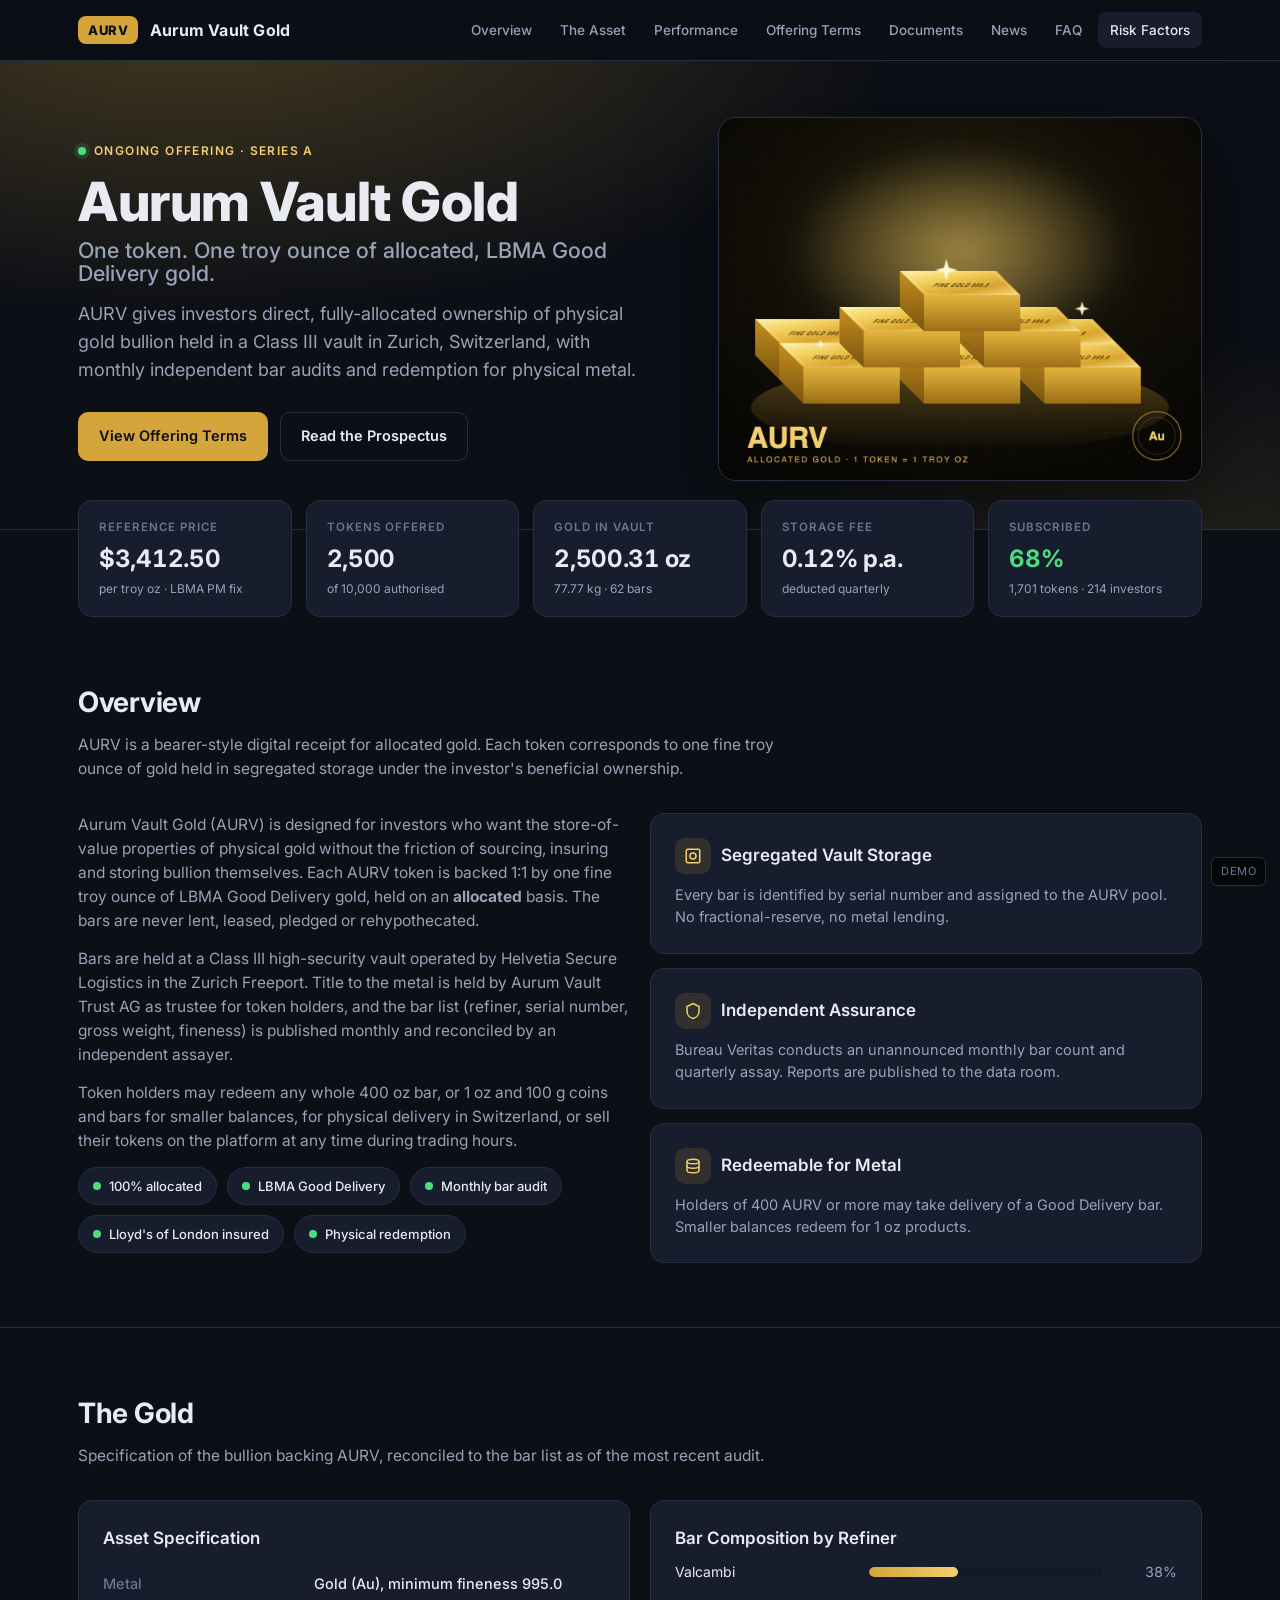
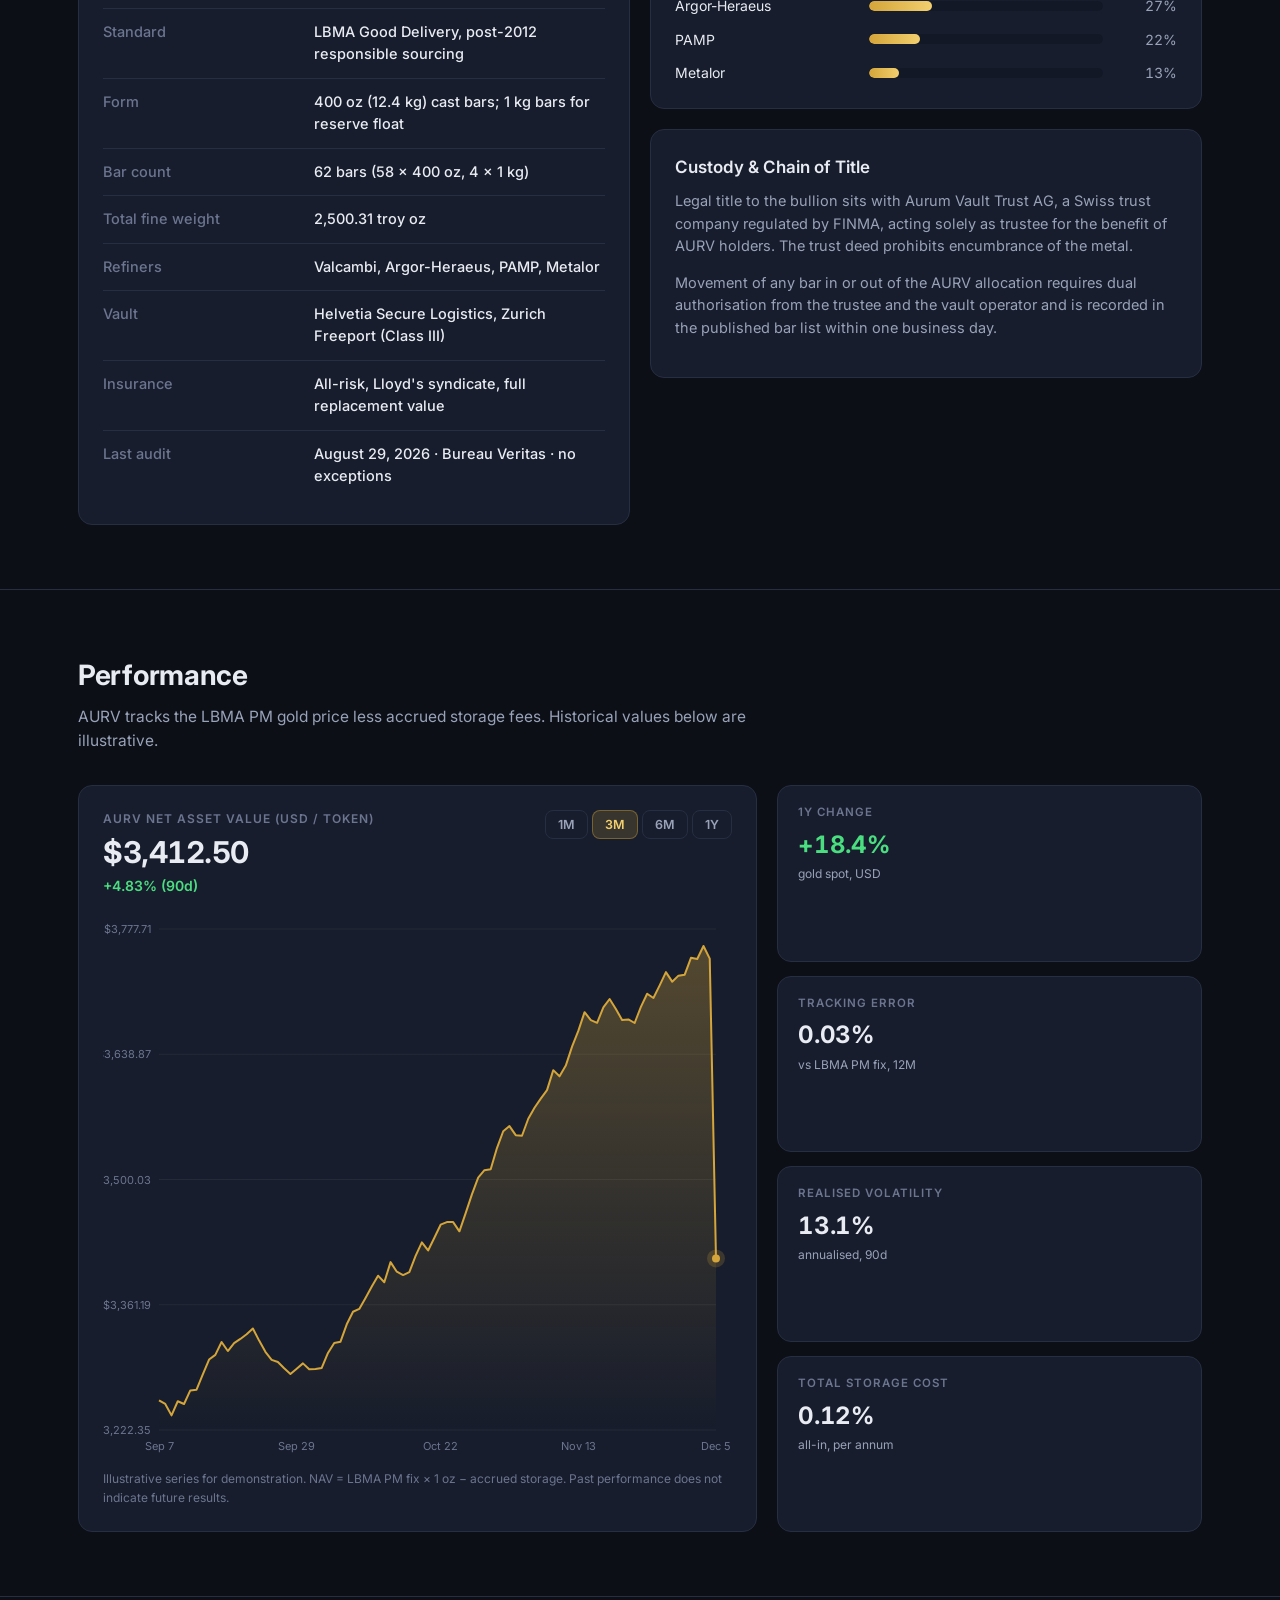
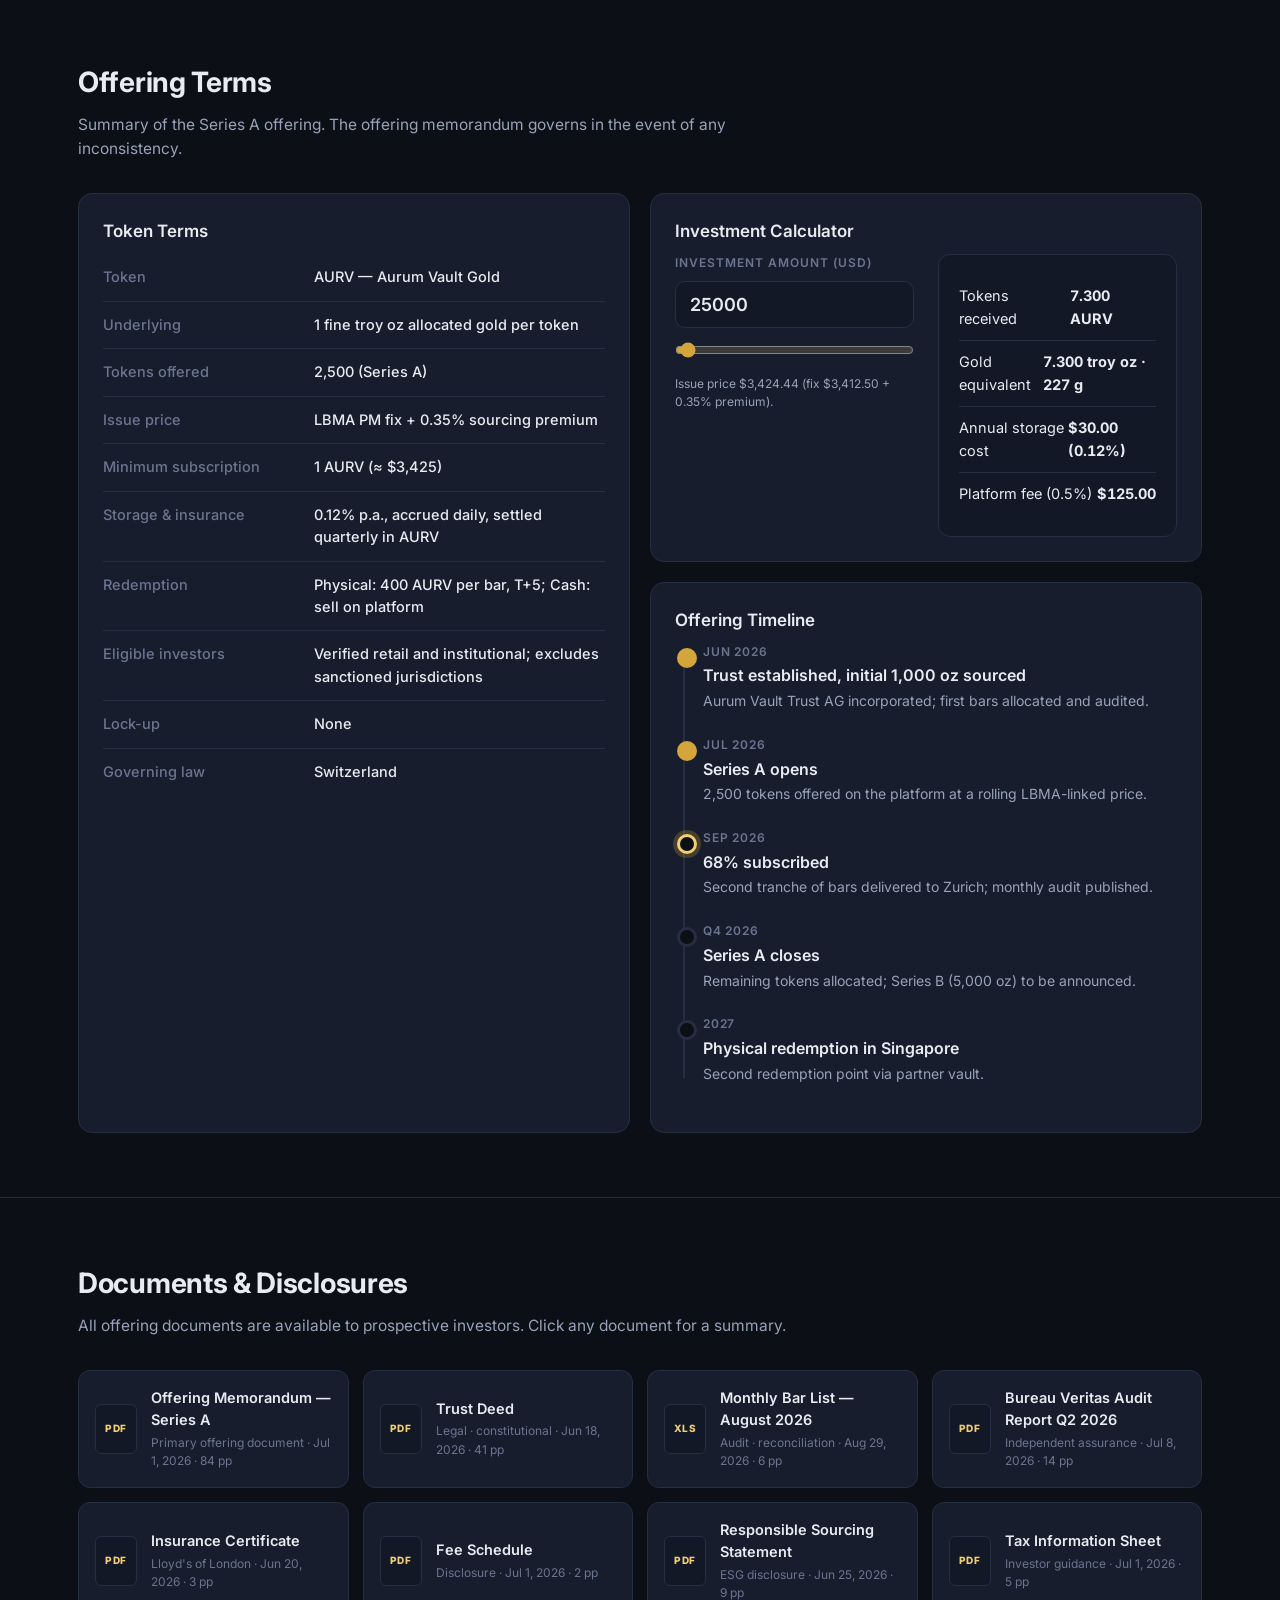
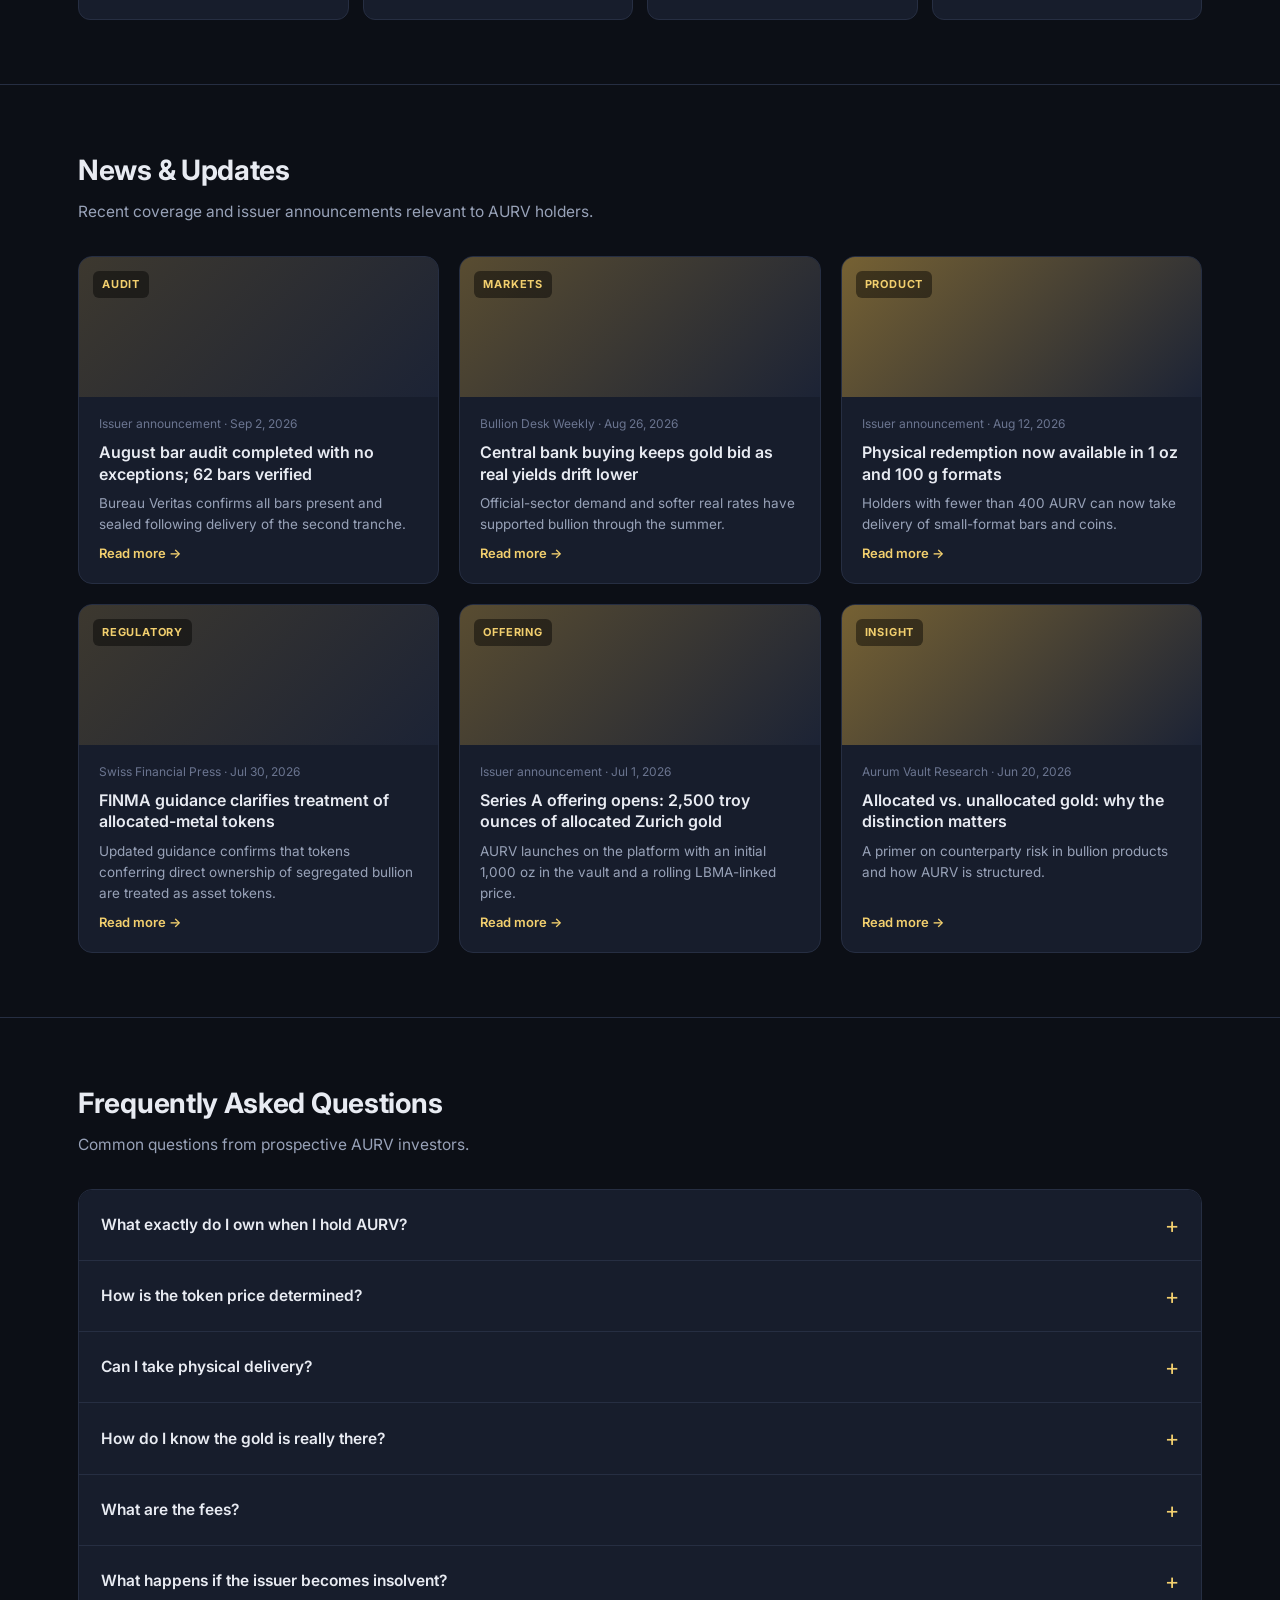
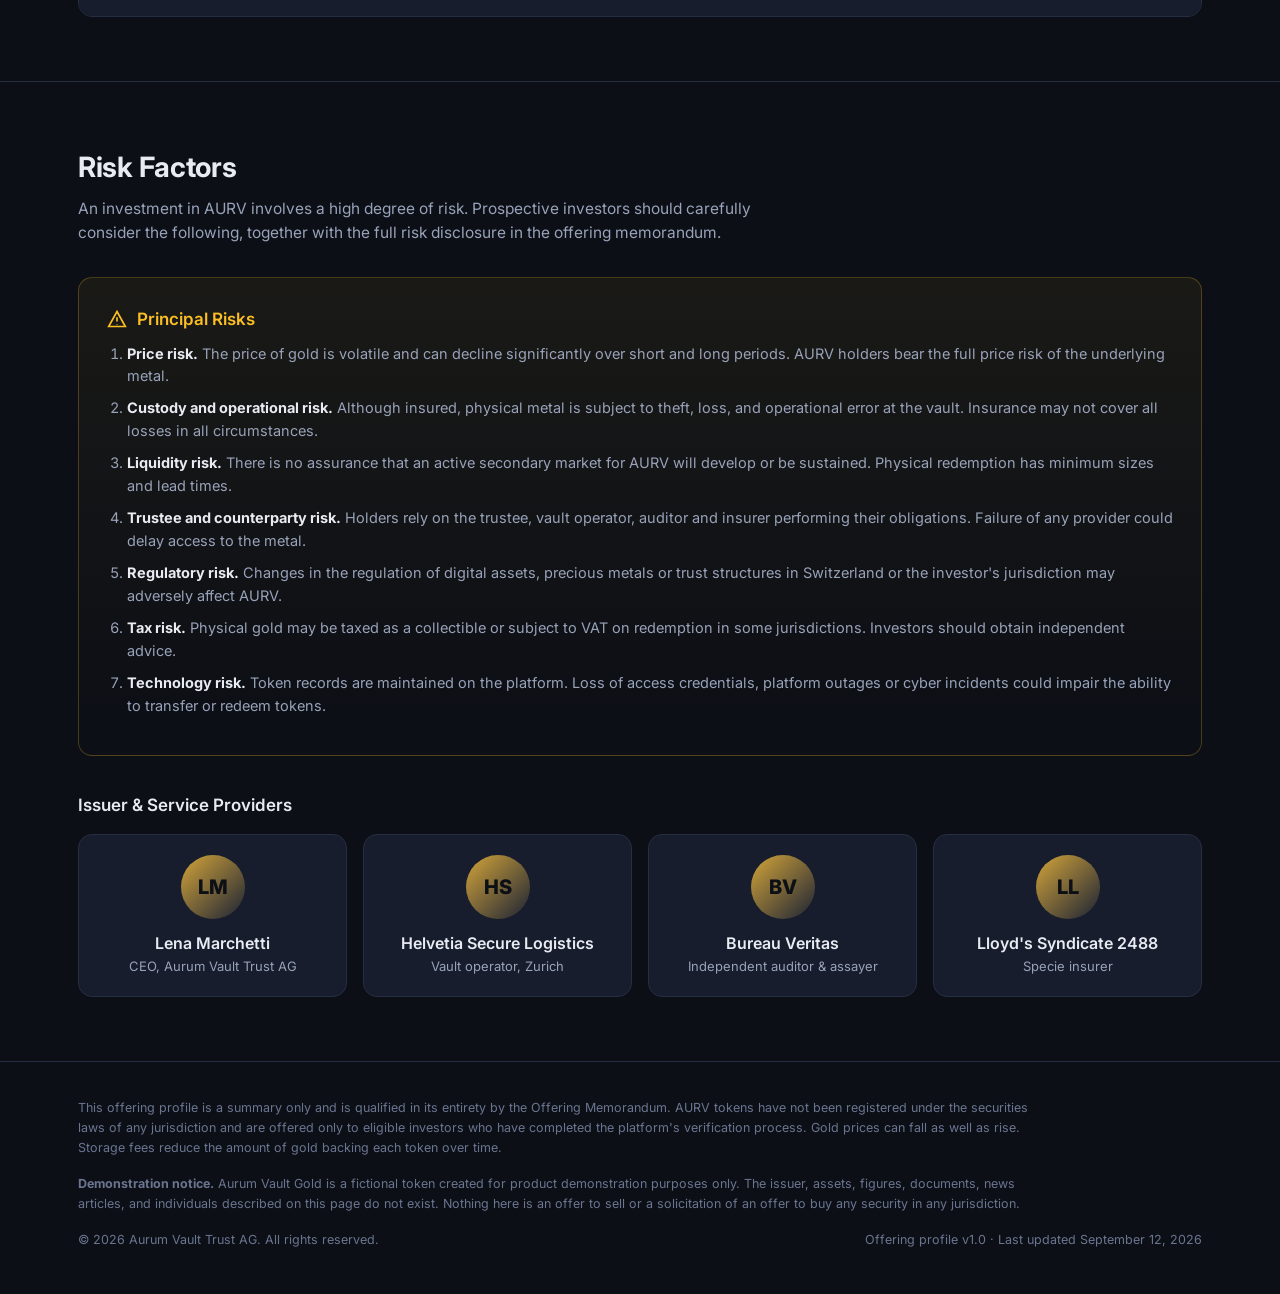
==== commit e1922cb5: "fix: remove cosmetic price ticker; headline stats are static as-of values" ====
--- a/aurum-vault/index.html
+++ b/aurum-vault/index.html
@@ -23,11 +23,11 @@
 </div></div>
 
 <div class="wrap"><div class="stats">
-  <div class="stat"><div class="k">Reference Price</div><div class="v " id="liveNav">$3,412.50</div><div class="s">per troy oz · LBMA PM fix</div></div>
-  <div class="stat"><div class="k">Tokens Offered</div><div class="v " >2,500</div><div class="s">of 10,000 authorised</div></div>
-  <div class="stat"><div class="k">Gold in Vault</div><div class="v " >2,500.31 oz</div><div class="s">77.77 kg · 62 bars</div></div>
-  <div class="stat"><div class="k">Storage Fee</div><div class="v " >0.12% p.a.</div><div class="s">deducted quarterly</div></div>
-  <div class="stat"><div class="k">Subscribed</div><div class="v up" >68%</div><div class="s">1,701 tokens · 214 investors</div></div>
+  <div class="stat"><div class="k">Reference Price</div><div class="v ">$3,412.50</div><div class="s">per troy oz · LBMA PM fix</div></div>
+  <div class="stat"><div class="k">Tokens Offered</div><div class="v ">2,500</div><div class="s">of 10,000 authorised</div></div>
+  <div class="stat"><div class="k">Gold in Vault</div><div class="v ">2,500.31 oz</div><div class="s">77.77 kg · 62 bars</div></div>
+  <div class="stat"><div class="k">Storage Fee</div><div class="v ">0.12% p.a.</div><div class="s">deducted quarterly</div></div>
+  <div class="stat"><div class="k">Subscribed</div><div class="v up">68%</div><div class="s">1,701 tokens · 214 investors</div></div>
 </div></div>
 
 <section id="overview"><div class="wrap">
